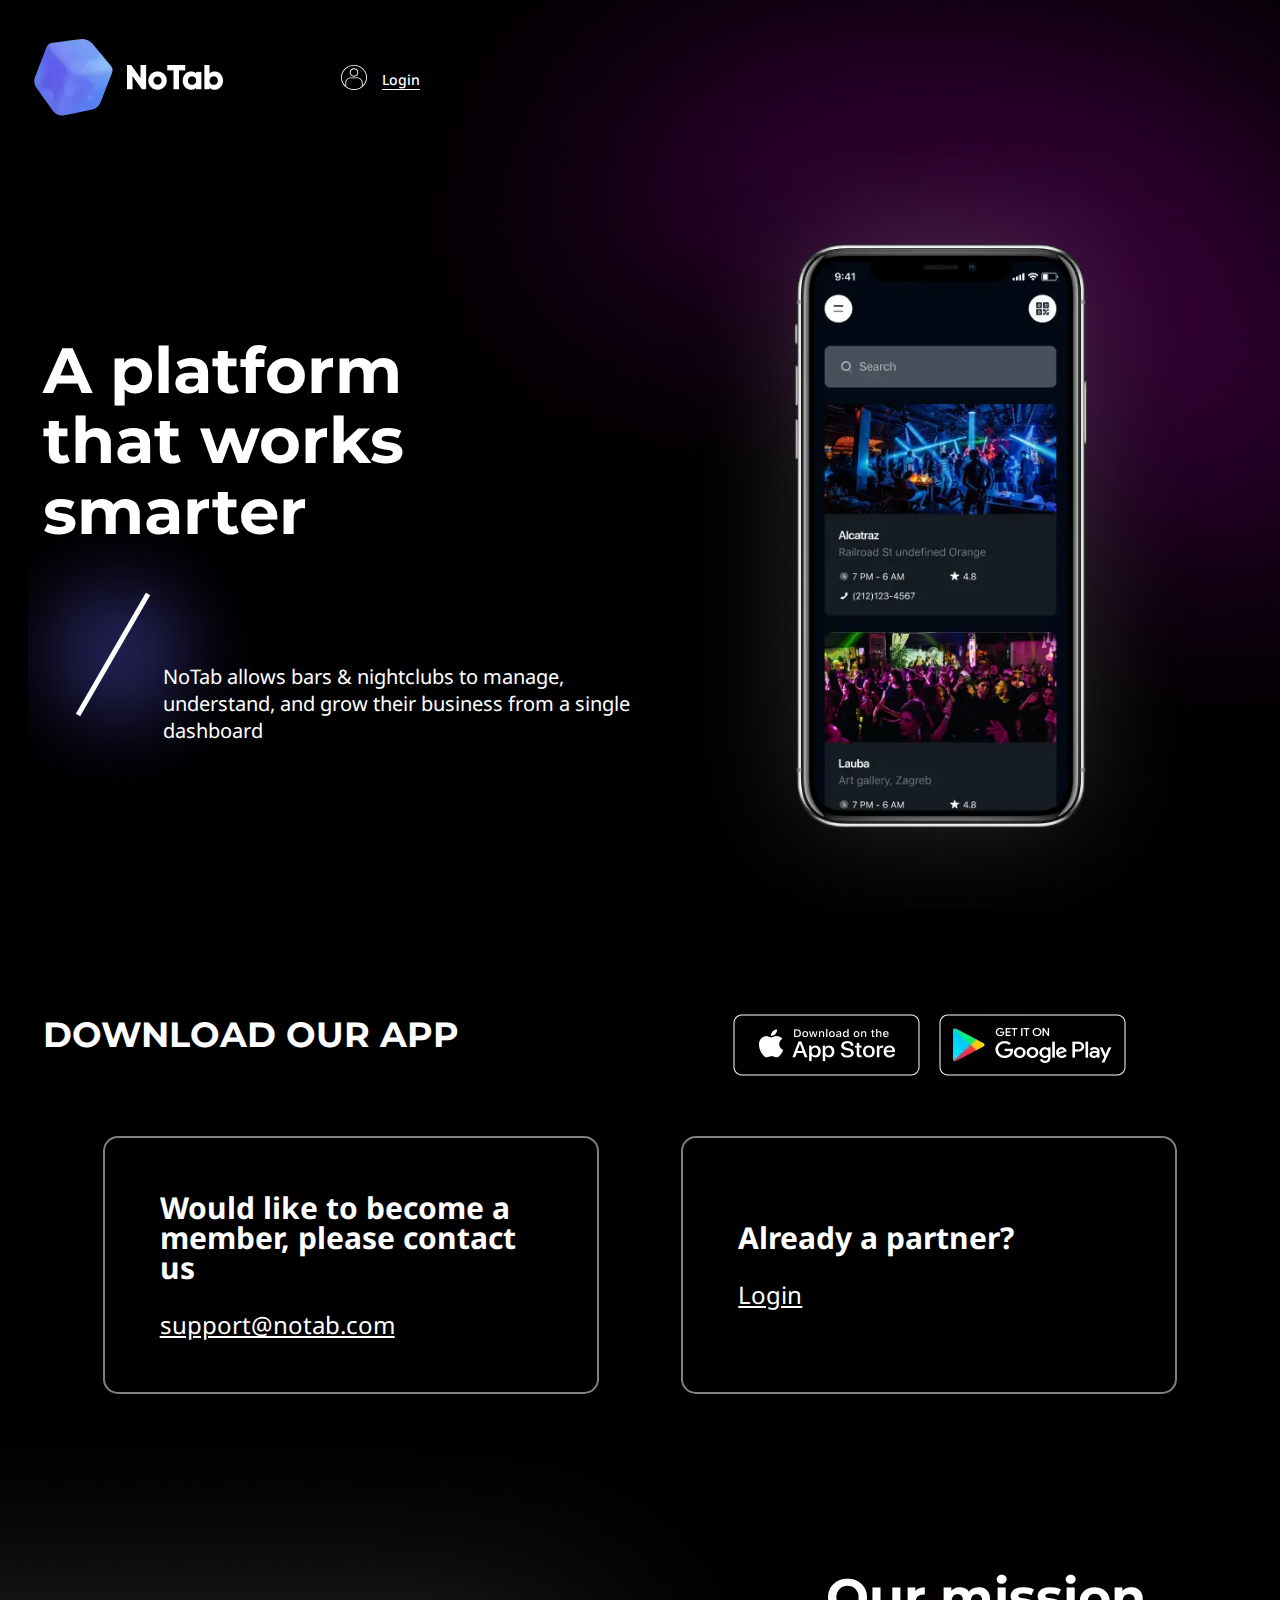
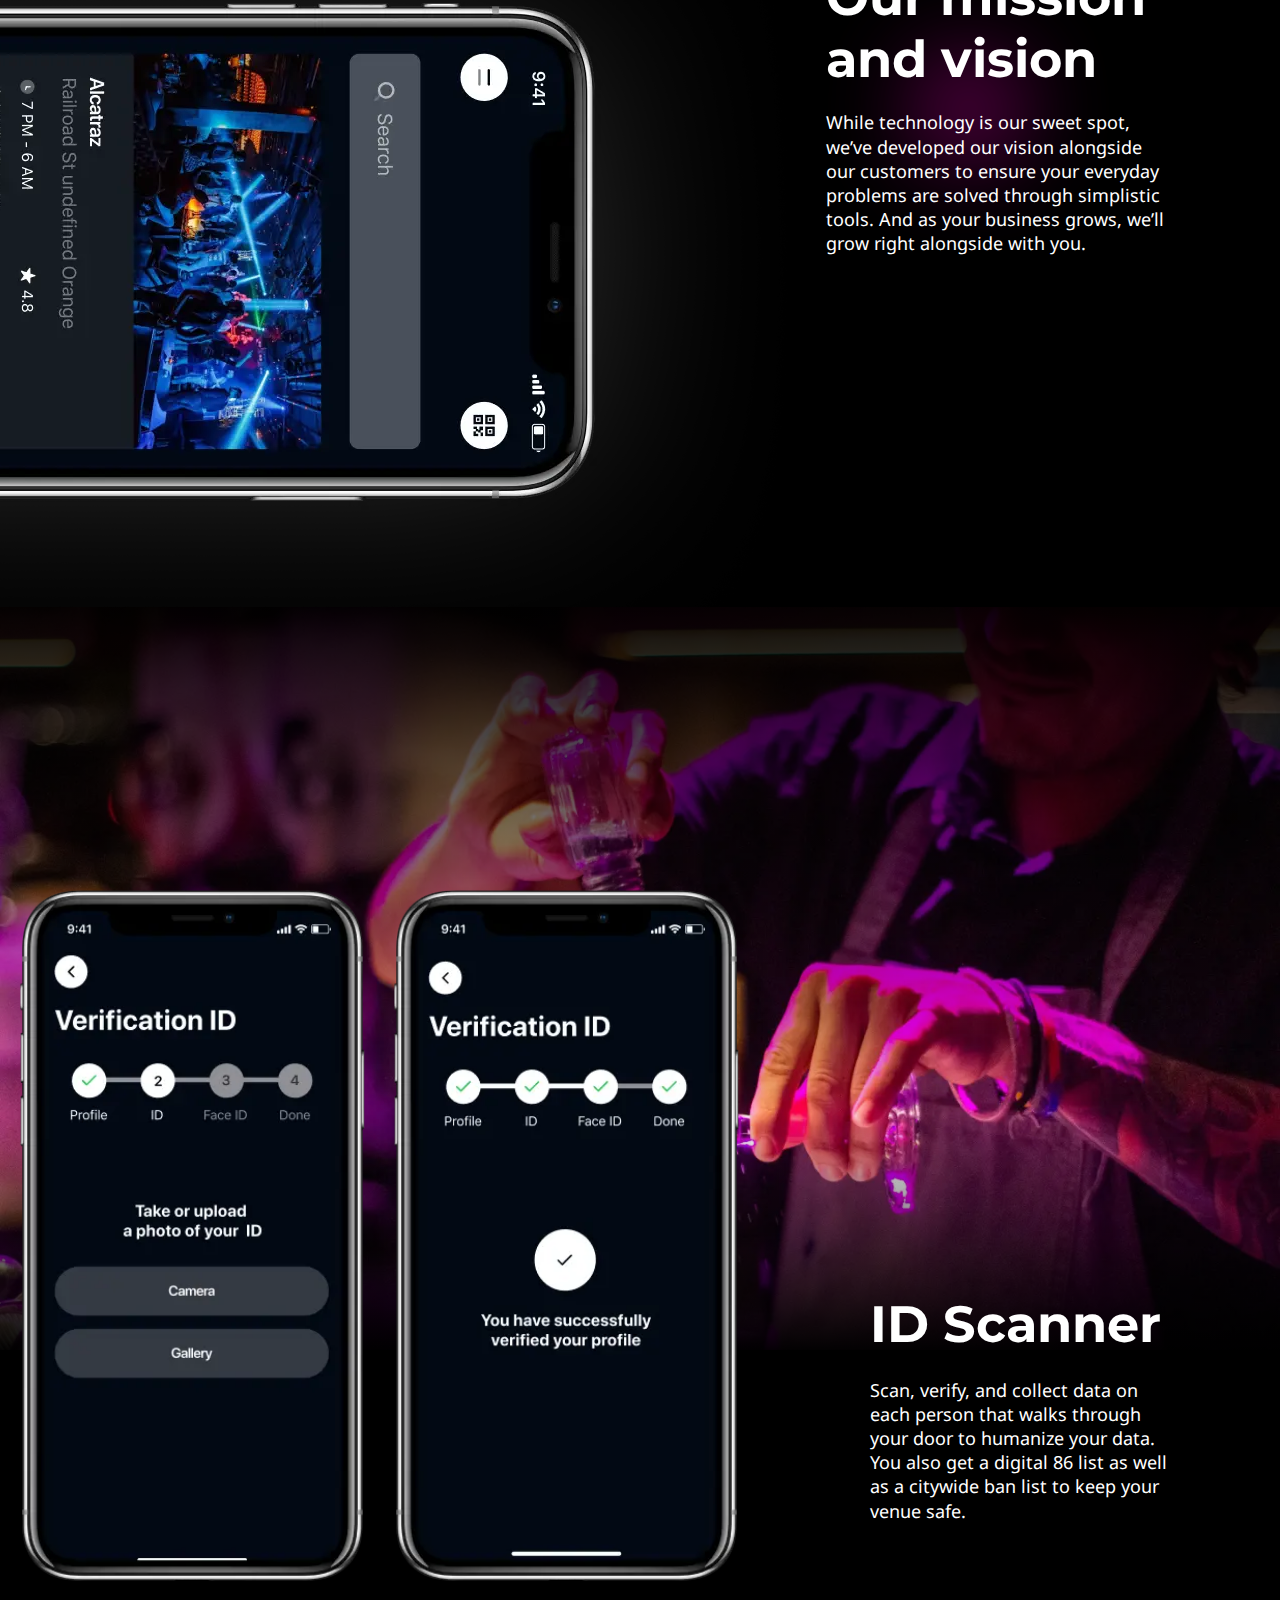
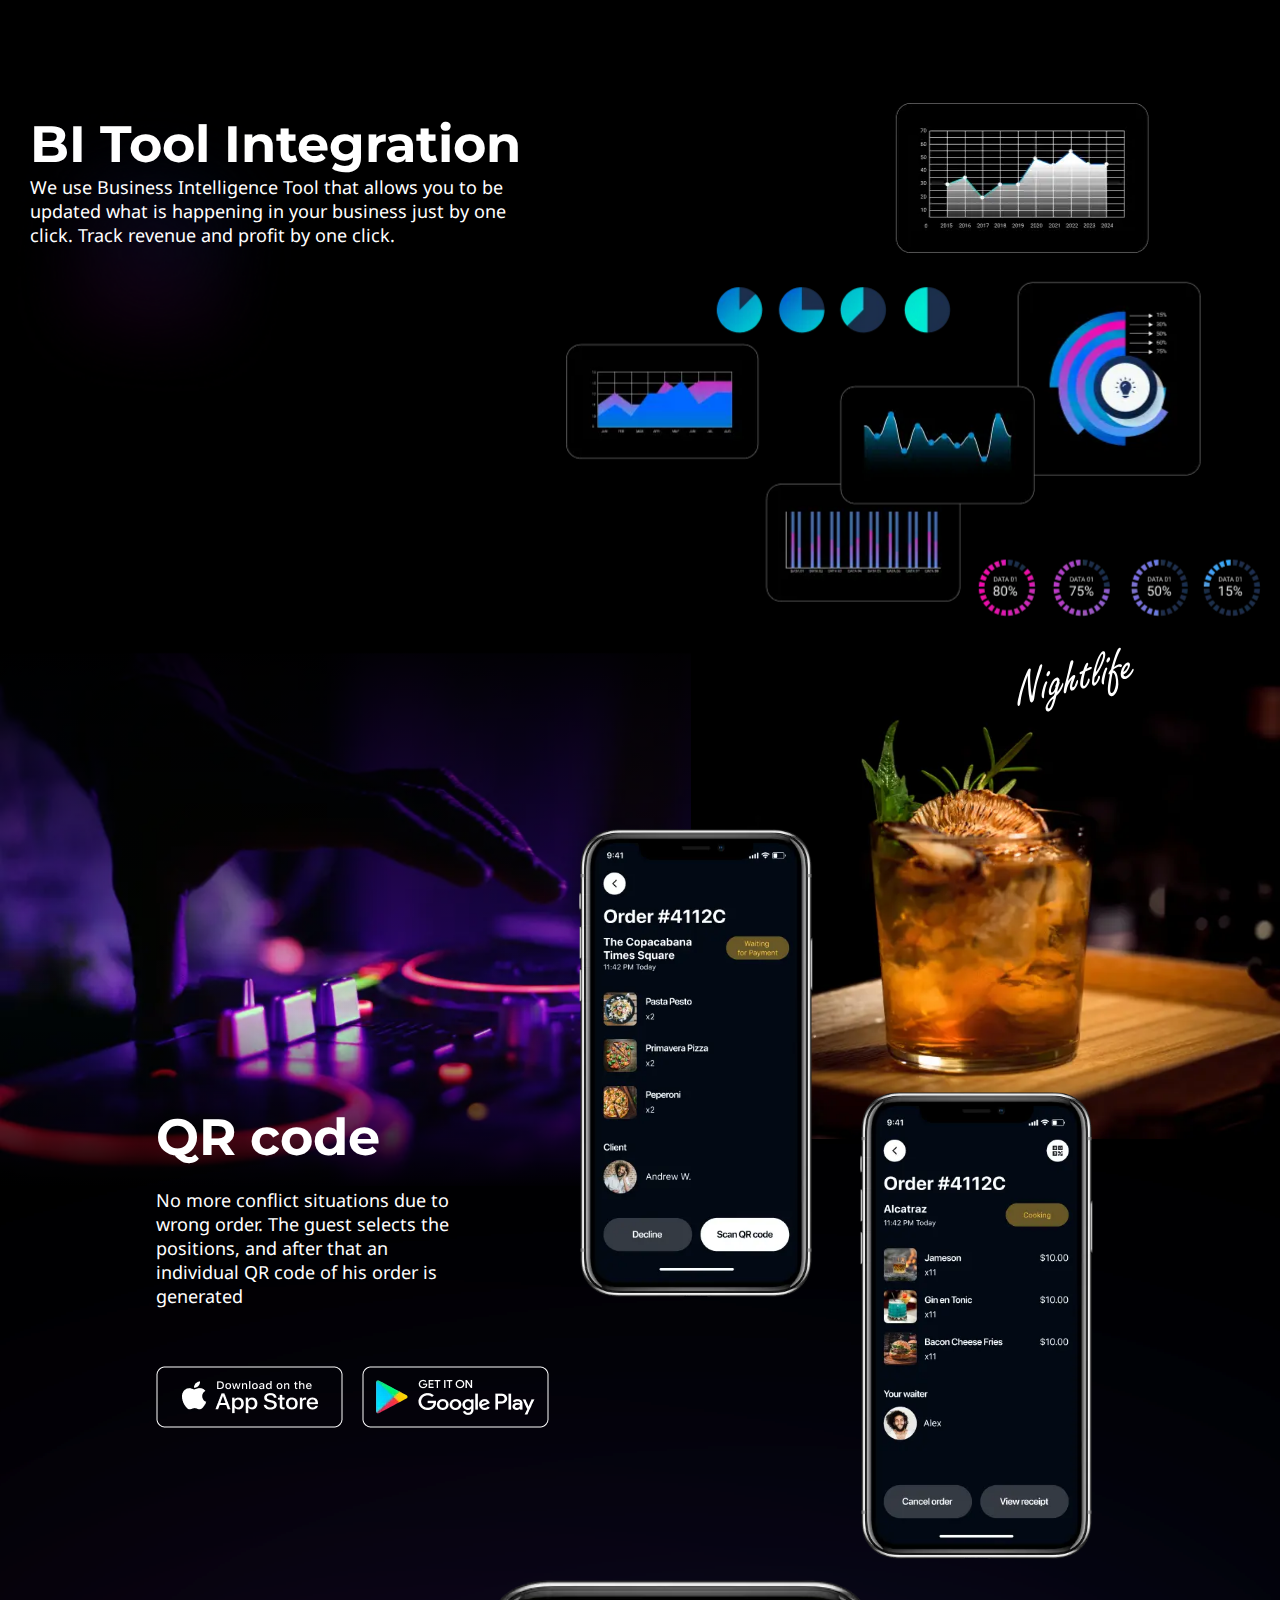
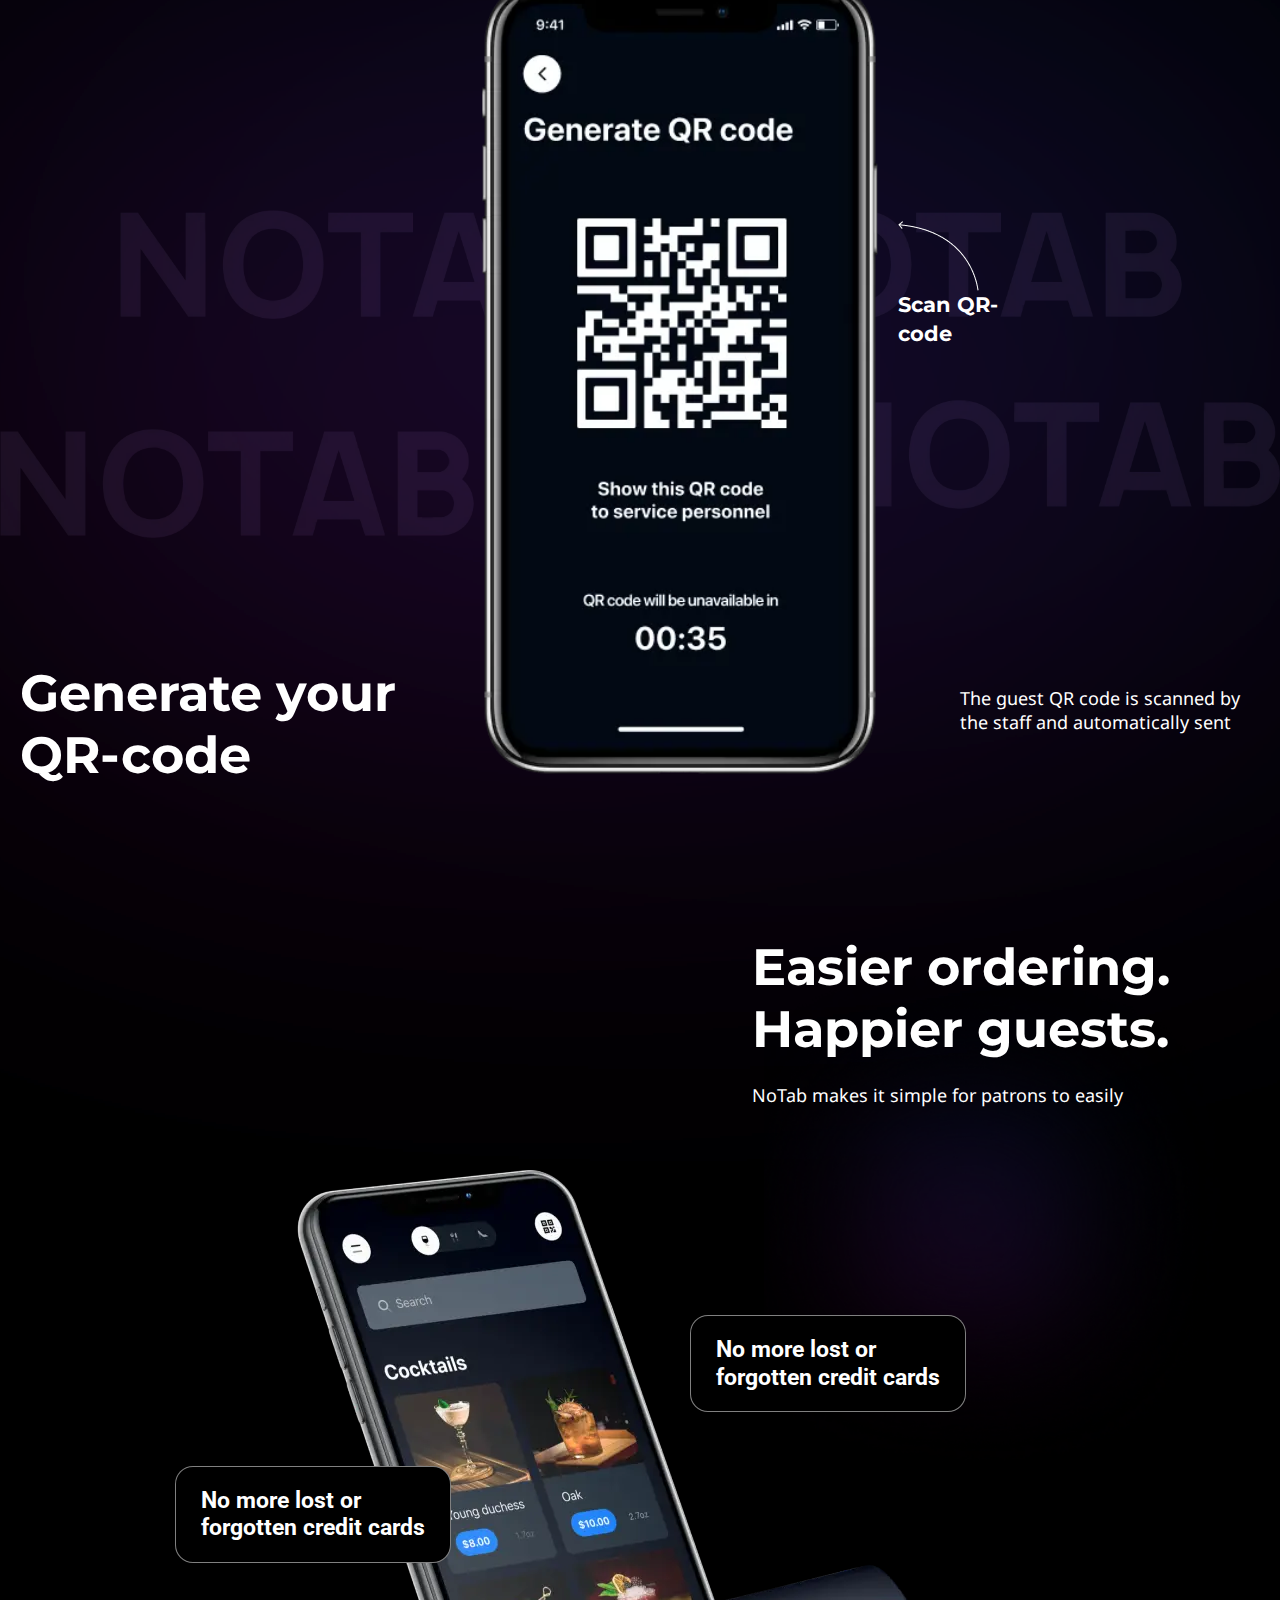
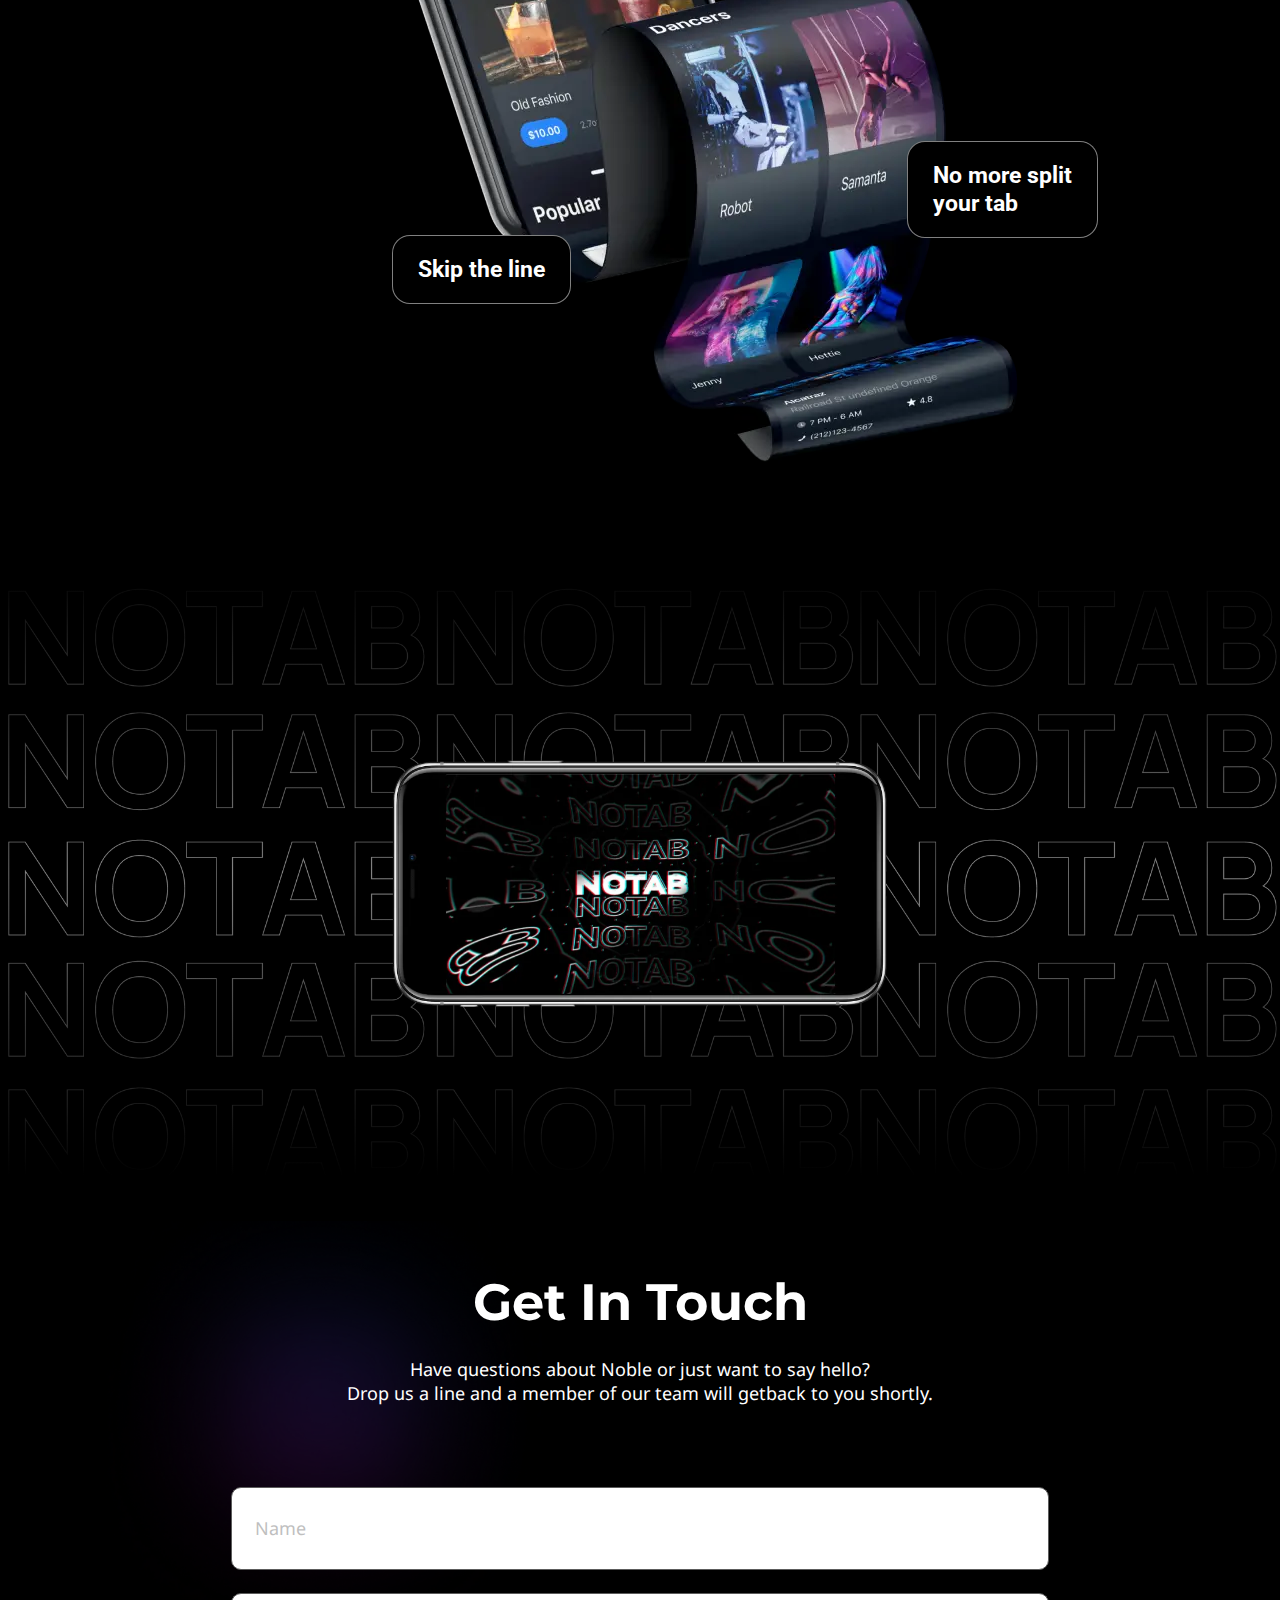
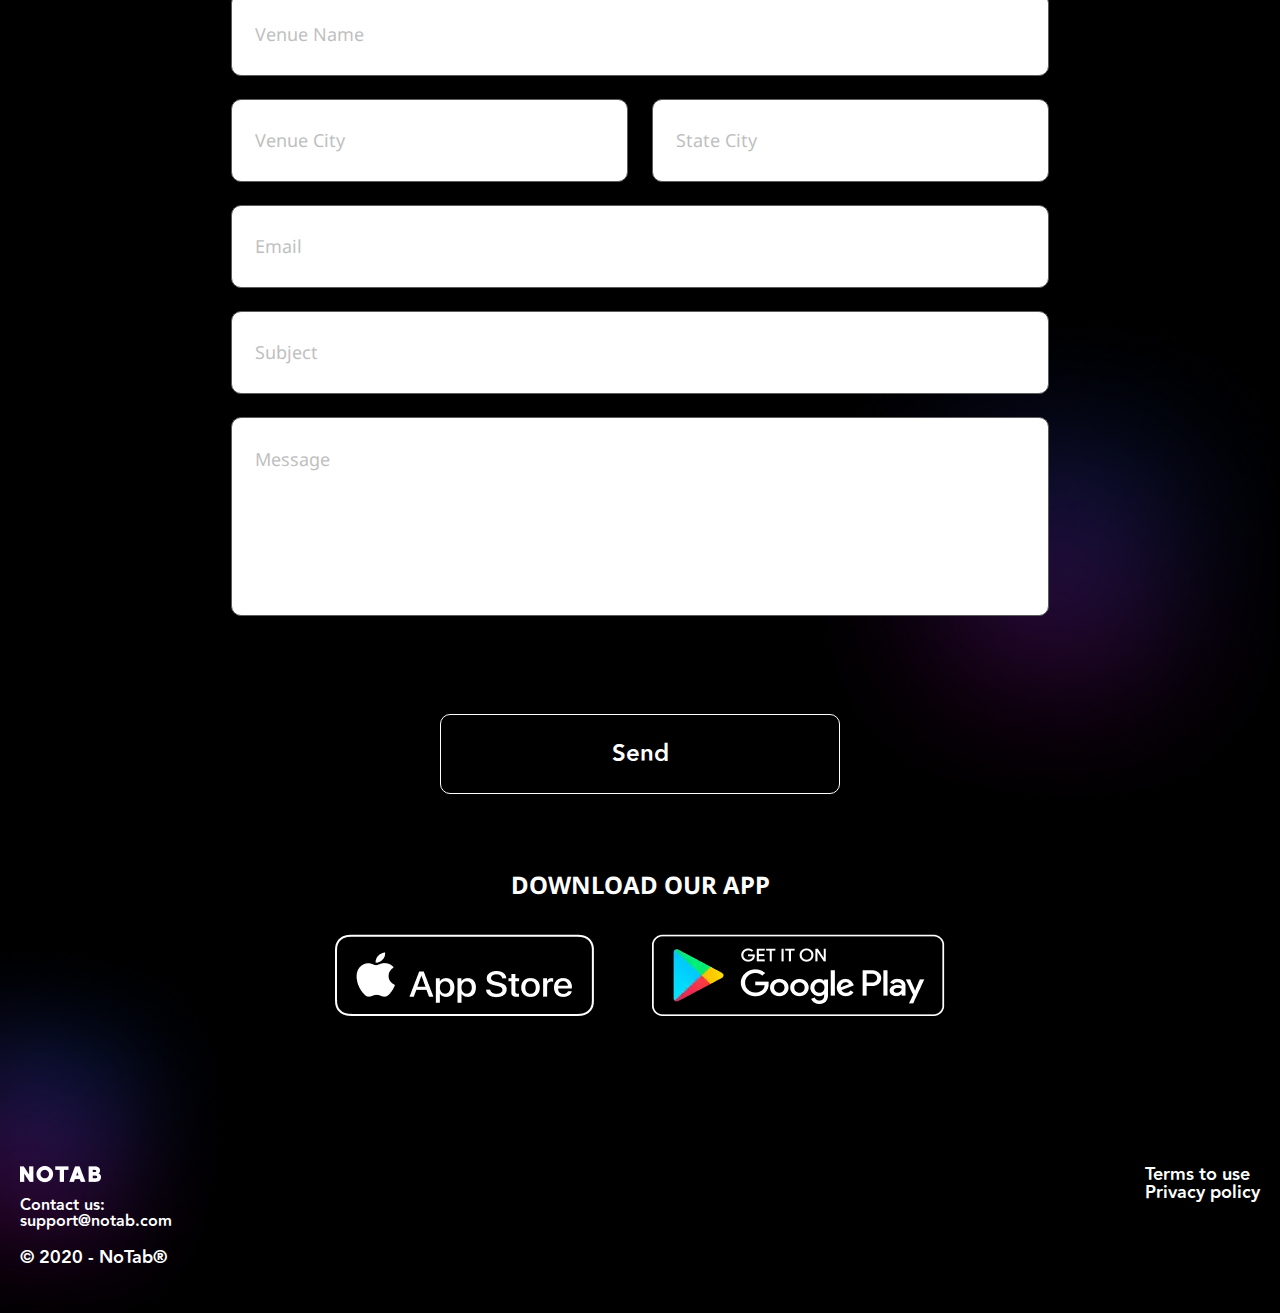
==== index.html @ 8eeca933 "commit" ====
<!DOCTYPE html>
<html lang="en">
<head>
    <meta charset="UTF-8">
    <meta http-equiv="X-UA-Compatible" content="IE=edge">
    <meta name="viewport" content="width=device-width, initial-scale=1.0">
    <link rel="stylesheet" href="css/style.min.css">
    <title>Purrweb landing</title>
</head>

<body>
    <header class="header">
        <div class="header">
            <div class="header__container _container">
                <div class="header__content">
                    <div class="header__logo">
                        <picture><source srcset="img/LogoImg.webp" type="image/webp"><img src="img/LogoImg.png" alt=""></picture>
                        <picture><source srcset="img/NoTab.webp" type="image/webp"><img src="img/NoTab.png" alt=""></picture>
                    </div>
                    <a href="#" class="header__login">
                        <img src="img/icons/User.svg" alt="">
                        <span>Login</span>
                    </a>
                </div>
            </div>
        </div>
    </header>
    <main class="main">
        <section class="intro">
            <div class="intro__container">
                <div class="intro__content">
                    <div class="intro__info">
                        <h1 class="intro__title">A platform<br>that works smarter</h1>
                        <div class="intro__shadow">
                            <picture><source srcset="img/Ellipse.webp" type="image/webp"><img src="img/Ellipse.png" alt=""></picture>
                        </div>
                        <div class="intro__text">
                            <span></span>
                            <p>NoTab allows bars & nightclubs to manage, understand, and grow their business from a
                                single dashboard
                            </p>
                        </div>
                    </div>
                    <div class="intro__spot">
                        <picture><source srcset="img/Vector.webp" type="image/webp"><img src="img/Vector.png" alt=""></picture>
                    </div>
                    <div class="intro__phone">
                        <div class="intro__image">
                            <picture><source srcset="img/Intro_phone.webp" type="image/webp"><img src="img/Intro_phone.png" alt=""></picture>
                        </div>
                    </div>
                    <div class="intro__download">
                        <h2>Download our app</h2>
                        <div class="intro__buttons">
                            <div class="intro__button">
                                <a href="#"><picture><source srcset="img/AppStoreButton.webp" type="image/webp"><img src="img/AppStoreButton.png" alt="Кнопка 1"></picture></a>
                            </div>
                            <div class="intro__button">
                                <a href="#"><picture><source srcset="img/GooglePlayButton.webp" type="image/webp"><img src="img/GooglePlayButton.png" alt="Кнопка 2"></picture></a>
                            </div>
                        </div>
                    </div>
                </div>

            </div>
        </section>
        <div class="cookies">
            <div class="cookies__content _container">
                <p>We use cookie to improve your experience on our site. By using our site you consent cookies. </p>
                <button id="cookiesButton"><span>Ok</span></button>
            </div>
        </div>
        <section class="contacts">
            <div class="contacts__container _container">
                <div class="contacts__content">
                    <div class="contacts__blocks">
                        <div class="contacts__block">
                            <h2 class="contacts__title">
                                Would like to become
                                a member, please contact us
                            </h2>
                            <a href="mailto:support@notab.com" class="contacts__link">support@notab.com</a>
                        </div>
                        <div class="contacts__block">
                            <h2 class="contacts__title">
                                Already a partner?
                            </h2>
                            <a href="#" class="contacts__link">Login</a>
                        </div>
                    </div>
                </div>
            </div>
        </section>
        <section class="mission">
            <div class="mission__content _container">
                <div class="mission__image">
                    <picture><source srcset="img/Mission_phone2.webp" type="image/webp"><img src="img/Mission_phone2.png" alt=""></picture>
                </div>
                <div class="mission__info">
                    <div class="mission__shadow">
                        <img src="img/Ellipse2.svg" alt="">
                    </div>
                    <h2 class="mission__title">
                        Our mission and vision
                    </h2>
                    <p class="mission__text">
                        While technology is our sweet spot, we’ve developed our vision alongside
                        our customers to ensure your everyday problems are solved through simplistic tools. And as your
                        business grows, we’ll grow right alongside with you.
                    </p>
                </div>
            </div>
        </section>
        <section class="scanner">
            <div class="scanner__back">
                <picture><source srcset="img/idSca.webp" type="image/webp"><img src="img/idSca.png" alt=""></picture>
            </div>
            <div class="scanner__container _container">
                <div class="scanner__content">
                    <div class="scanner__phones">
                        <div class="scanner__phone">
                            <picture><source srcset="img/scan_phone1.webp" type="image/webp"><img src="img/scan_phone1.png" alt=""></picture>
                        </div>
                        <div class="scanner__phone">
                            <picture><source srcset="img/scan_phone2.webp" type="image/webp"><img src="img/scan_phone2.png" alt=""></picture>
                        </div>
                    </div>
                    <div class="scanner__info">
                        <div class="scanner__title">
                            <h2>
                                ID Scanner
                            </h2>
                            <p> Scan, verify, and collect data on each person that walks through your door
                                to humanize your data. You also get
                                a digital 86 list as well as a citywide ban list to keep your venue safe.</p>
                        </div>
                    </div>
                </div>
            </div>
        </section>
        <section class="tools">
            <div class="tools__container _container">
                <div class="tools__shadow">
                    <picture><source srcset="img/Rectangle.webp" type="image/webp"><img src="img/Rectangle.png" alt=""></picture>
                </div>
                <div class="tools__content">
                    <div class="tools__info">
                        <h2 class="_title">BI Tool Integration</h2>
                        <p class="_text">We use Business Intelligence Tool that allows you to be updated what is
                            happening in your business just by one click. Track revenue and profit by one click.</p>
                    </div>
                    <div class="tools__diagrams">
                        <div class="tools__diagram">
                            <picture><source srcset="img/Tool1.webp" type="image/webp"><img src="img/Tool1.png" alt=""></picture>
                        </div>
                        <div class="tools__diagram">
                            <picture><source srcset="img/Tool2.webp" type="image/webp"><img src="img/Tool2.png" alt=""></picture>
                        </div>
                        <div class="tools__diagram">
                            <picture><source srcset="img/Tool3.webp" type="image/webp"><img src="img/Tool3.png" alt=""></picture>
                        </div>
                        <div class="tools__diagram">
                            <picture><source srcset="img/Tool4.webp" type="image/webp"><img src="img/Tool4.png" alt=""></picture>
                        </div>
                        <div class="tools__diagram">
                            <picture><source srcset="img/Tool5.webp" type="image/webp"><img src="img/Tool5.png" alt=""></picture>
                        </div>
                        <div class="tools__diagram">
                            <picture><source srcset="img/Tool6.webp" type="image/webp"><img src="img/Tool6.png" alt=""></picture>
                        </div>
                        <div class="tools__diagram">
                            <picture><source srcset="img/Tool7.webp" type="image/webp"><img src="img/Tool7.png" alt=""></picture>
                        </div>
                    </div>
                </div>
            </div>
        </section>
        <section class="qr">
            <div class="qr__container">
                <div class="qr__content">
                    <div class="qr__info">
                        <div class="qr__back">
                            <picture><source srcset="img/QR1.webp" type="image/webp"><img src="img/QR1.png" alt=""></picture>
                        </div>
                        <div class="qr__code">
                            <h2 class="_title">
                                QR code
                            </h2>
                            <p class="_text">
                                No more conflict situations due to wrong order. The guest selects the positions, and
                                after that an individual QR code of his order is generated
                            </p>
                            <div class="qr__buttons">
                                <div class="qr__button">
                                    <a href="#"><picture><source srcset="img/AppStoreButton.webp" type="image/webp"><img src="img/AppStoreButton.png" alt="Кнопка 1"></picture></a>
                                </div>
                                <div class="qr__button">
                                    <a href="#"><picture><source srcset="img/GooglePlayButton.webp" type="image/webp"><img src="img/GooglePlayButton.png" alt="Кнопка 2"></picture></a>
                                </div>
                            </div>
                        </div>
                    </div>
                    <div class="qr__nightlike">
                        <div class="qr__signature">
                            <img src="img/Nightlike.svg" alt="">
                        </div>
                        <div class="qr__nightlike-back">
                            <picture><source srcset="img/QR2.webp" type="image/webp"><img src="img/QR2.png" alt=""></picture>
                        </div>
                        <div class="qr__phones">
                            <div class="qr__phone">
                                <picture><source srcset="img/QRphone1.webp" type="image/webp"><img src="img/QRphone1.png" alt=""></picture>
                            </div>
                            <div class="qr__phone">
                                <picture><source srcset="img/QRphone2.webp" type="image/webp"><img src="img/QRphone2.png" alt=""></picture>
                            </div>
                        </div>
                    </div>
                </div>
            </div>
        </section>
        <section class="how">
            <div class="how__back">
                <picture><source srcset="img/hownotab.webp" type="image/webp"><img src="img/hownotab.png" alt="img"></picture>
            </div>
            <div class="how__content _container">
                <h2 class="_title">Generate your QR-code</h2>
                <div class="how__phone">
                    <div class="how__image">
                        <picture><source srcset="img/howPhone.webp" type="image/webp"><img src="img/howPhone.png" alt=""></picture>
                    </div>
                    <div class="how__arrow">
                        <picture><source srcset="img/howArrow.webp" type="image/webp"><img src="img/howArrow.png" alt=""></picture>
                        <h3>Scan QR-code</h3>
                    </div>
                </div>
                <p class="_text">
                    The guest QR code is scanned by the staff and automatically sent
                </p>
            </div>
        </section>
        <section class="advantages">
            <div class="advantages__container _container">
                <div class="advantages__content">
                    <div class="advantages__info">
                        <h2 class="_title">
                            Easier ordering. Happier guests.
                        </h2>
                        <p class="_text">
                            NoTab makes it simple for patrons to easily
                        </p>
                    </div>
                    <div class="advantages__shadow">
                        <picture><source srcset="img/AdvantagesShadow.webp" type="image/webp"><img src="img/AdvantagesShadow.png" alt=""></picture>
                    </div>
                    <div class="advantages__main">
                        <div class="advantages__clouds">
                            <div class="advantages__cloud"><span>
                                    No more lost or <br> forgotten credit cards
                                </span></div>
                            <div class="advantages__cloud"><span>
                                    No more lost or <br> forgotten credit cards
                                </span></div>
                            <div class="advantages__cloud"><span>
                                    Skip the line</span></div>
                            <div class="advantages__cloud"><span>
                                    No more split <br> your tab
                                </span></div>
                        </div>
                        <div class="advantages__image">
                            <picture><source srcset="img/AdvanatesPhone.webp" type="image/webp"><img src="img/AdvanatesPhone.png" alt=""></picture>
                        </div>

                    </div>
                </div>
            </div>
        </section>
        <section class="notab">
            <div class="notab__back">
                <picture><source srcset="img/notabBack.webp" type="image/webp"><img src="img/notabBack.png" alt="Back"></picture>
            </div>
            <div class="notab__phone _container">
                <div class="notab__image">
                    <picture><source srcset="img/notabPhone.webp" type="image/webp"><img src="img/notabPhone.png" alt=""></picture>
                </div>
            </div>
        </section>
        <form action="#" method="post" class="form">
            <div class="form__container _container">
                <div class="form__content">
                    <h2 class="form__title _title">Get In Touch</h2>
                    <p class="form__text _text">Have questions about Noble or just want to say hello? <br> Drop us a
                        line and a member of our team will getback to you shortly.</p>
                    <input type="text" placeholder="Name" name="name" id="">
                    <input type="text" placeholder="Venue Name" name="venueName" id="">
                    <div class="form__location">
                        <input type="text" placeholder="Venue City" name="venueCity" id="">
                        <input type="text" placeholder="State City" name="stateCity" id="">
                    </div>
                    <input type="text" placeholder="Email" name="email" id="">
                    <input type="text" placeholder="Subject" name="subject" id="">
                    <textarea placeholder="Message" name="message" id="" cols="30" rows="10"></textarea>
                    <button class="form__button"><span>Send</span></button>
                </div>
                <div class="form__shadows">
                    <div class="form__shadow">
                        <picture><source srcset="img/fromShadow1.webp" type="image/webp"><img src="img/fromShadow1.png" alt=""></picture>
                    </div>
                    <div class="form__shadow">
                        <picture><source srcset="img/fromShadow2.webp" type="image/webp"><img src="img/fromShadow2.png" alt=""></picture>
                    </div>
                </div>
            </div>
        </form>

        <section class="download">
            <div class="download__container _container">
                <div class="download__content">
                    <h2 class="download__title">
                        Download our app
                    </h2>
                    <div class="download__buttons">
                        <a class="download__button" href="#"><picture><source srcset="img/down1.webp" type="image/webp"><img src="img/down1.png" alt=""></picture></a>
                        <a class="download__button" href="#"><picture><source srcset="img/down2.webp" type="image/webp"><img src="img/down2.png" alt=""></picture></a>
                    </div>
                </div>
            </div>
        </section>
    </main>
    <footer class="footer">
        <div class="footer__container _container">
            <div class="footer__content">
                <div class="footer__contacts">
                    <picture><source srcset="img/footerLogo.webp" type="image/webp"><img class="footer__logo" src="img/footerLogo.png" alt=""></picture>
                    <p class="footer__contact">
                        Contact us: <br> <a href="#" class="footer__link">support@notab.com</a>
                    </p>
                    <p class="footer__lable">© 2020 - NoTab®</p>
                </div>
                <div class="footer__terms">
                    <p class="footer__term">Terms to use</p>
                    <p class="footer__policy">Privacy policy</p>
                </div>
                <div class="footer__shadow">
                    <picture><source srcset="img/footerShadow.webp" type="image/webp"><img src="img/footerShadow.png" alt=""></picture>
                </div>
            </div>
        </div>
    </footer>
    <script src="js/app.min.js?_v=20220707183103"></script>
</body>

</html>
---- css/style.min.css ----
@charset "UTF-8";@import url('https://fonts.googleapis.com/css2?family=Manrope:wght@700&family=Montserrat:wght@700&family=Noto+Sans:wght@400; 500;700&family=Roboto:wght@500;700&display=swap');@font-face{font-family:Avenir Heavy;font-display:swap;src:url("../fonts/Avenir Heavy.woff2") format("woff2"),url("../fonts/Avenir Heavy.woff") format("woff");font-weight:400;font-style:normal}@font-face{font-family:Avenir Medium;font-display:swap;src:url("../fonts/Avenir Medium.woff2") format("woff2"),url("../fonts/Avenir Medium.woff") format("woff");font-weight:400;font-style:normal}*{padding:0;margin:0;border:0}*,:after,:before{box-sizing:border-box}:active,:focus{outline:0}a:active,a:focus{outline:0}aside,footer,header,nav{display:block}body,html{height:100%;width:100%;font-size:100%;line-height:1;font-size:14px;-ms-text-size-adjust:100%;-moz-text-size-adjust:100%;-webkit-text-size-adjust:100%}button,input,textarea{font-family:inherit}input::-ms-clear{display:none}button{cursor:pointer}button::-moz-focus-inner{padding:0;border:0}a,a:visited{text-decoration:none}a:hover{text-decoration:none}ul li{list-style:none}img{vertical-align:top}h1,h2,h3,h4,h5,h6{font-size:inherit;font-weight:inherit}._container{max-width:1270px;margin:0 auto;padding:0 15px}.header{position:relative;z-index:2}.header__container{margin:23px auto}.header__content{max-width:400px;display:flex;justify-content:space-between;align-items:center}.header__logo{display:flex;align-items:center}.header__login{cursor:pointer;display:flex;align-items:flex-end}.header__login:hover span{border-bottom:1px solid #000}.header__login span{color:#fff;font-family:"Noto Sans",sans-serif;font-weight:500;margin-left:15px;padding-bottom:2px;border-bottom:1px solid #fff}body{font-family:Avenir Heavy;background-color:#000;color:#fff}._title{font-family:Montserrat,sans-serif;font-weight:700;line-height:1.22;font-size:51px}._text{font-family:"Noto Sans",sans-serif;font-weight:400;line-height:1.34;font-size:18px}.intro__container{max-width:1255px;margin:0 auto;padding-left:15px}.intro__content{display:flex;flex-wrap:wrap;overflow:hidden}.intro__info{position:relative;width:52%;padding-left:15px}.intro__title{font-size:64px;position:relative;z-index:1;font-family:Montserrat,sans-serif;font-weight:700;line-height:1.1;margin:20vh 0 10vh 0}.intro__text span{display:inline-block;width:140px;height:5px;background-color:#fff;transform:rotateZ(120deg)}.intro__text p{margin-left:120px}.intro__shadow{position:absolute;top:40%;left:-10%;z-index:0}.intro__text{position:relative;z-index:1;font-size:20px;font-family:"Noto Sans",sans-serif;line-height:1.35;font-weight:400}.intro__spot{position:absolute;top:0;right:0;z-index:0}.intro__phone{position:relative;z-index:1;width:48%}.intro__image{width:100%;height:100%}.intro__image img{width:90%;height:90%;-o-object-fit:cover;object-fit:cover}.intro__download{display:flex;width:100%;position:relative;padding:0 15px;z-index:2;flex-wrap:wrap;align-items:center;justify-content:space-between}.intro__download h2{font-size:35px;font-weight:700;font-family:Montserrat,sans-serif;text-transform:uppercase;margin-right:15px}.intro__buttons{margin-top:20px;display:flex;margin-right:12%}.intro__button:not(:last-child){margin-right:5%}.cookies{background:#212834;width:100%;height:0;position:fixed;z-index:4;left:0;bottom:0;overflow:hidden;transition:all .2s linear}.cookies__content{display:flex;justify-content:space-between;align-items:center;position:relative;top:50%;transform:translate(0,-50%)}.cookies__content p{font-family:"Noto Sans",sans-serif;font-weight:400;font-size:14px}.cookies__content button{padding:13px 43px;background:#373d48;border-radius:5px;color:#fff;text-transform:uppercase;font-family:"Noto Sans",sans-serif;font-weight:400;border:1px solid #999ca1;transition:all .2s linear}.cookies__content button:hover{background-color:#fff;color:#000}.contacts__container{margin:60px auto 0 auto}.contacts__blocks{display:flex;justify-content:space-evenly;flex-wrap:wrap}.contacts__block{display:flex;flex-direction:column;padding:55px;border:2px solid rgba(255,255,255,.5);border-radius:15px;width:40%;justify-content:center}.contacts__title{font-family:"Noto Sans",sans-serif;font-weight:700;font-size:30px;margin-bottom:30px}.contacts__link{color:#fff;font-family:"Noto Sans",sans-serif;font-weight:400;font-size:24px;text-decoration:underline;transition:all .2s linear}.mission__content{display:flex;position:relative}.mission__image{position:absolute;top:0;left:-40%}.mission__info{width:28%;position:relative;left:65%;transform:translateY(60%)}.mission__shadow{position:absolute;z-index:-1}.mission__title{font-family:Montserrat,sans-serif;font-weight:700;font-size:51px;line-height:1.21;margin-bottom:20px}.mission__text{font-family:"Noto Sans",sans-serif;font-weight:400;line-height:1.34;font-size:18px}.scanner__back{width:100%;height:100%;position:relative;z-index:1}.scanner__back img{width:100%;height:100%;-o-object-fit:cover;object-fit:cover}.scanner__back:after{content:"";width:100%;height:120%;display:block;position:absolute;top:0;left:0;z-index:2;background:linear-gradient(180deg,#000 -3.1%,rgba(0,0,0,0) 56.76%,#000 83.92%)}.scanner__content{display:flex;margin-top:-460px;justify-content:space-between;position:relative;z-index:3}.scanner__phones{display:flex;width:58%;justify-content:space-between}.scanner__phone{width:48%}.scanner__phone img{width:100%;height:100%;-o-object-fit:cover;object-fit:cover}.scanner__info{width:25%;margin-right:80px;margin-bottom:60px;align-self:flex-end}.scanner__title h2{font-family:Montserrat,sans-serif;font-weight:700;font-size:51px;line-height:1.22;margin-bottom:23px}.scanner__title p{font-family:"Noto Sans",sans-serif;font-size:18px;font-weight:400;line-height:1.34}.tools{position:relative;margin:100px 0 0 0}.tools__container{overflow:hidden}.tools__shadow{position:absolute;overflow:hidden;top:0;left:0;z-index:-1;width:25%}.tools__shadow img{width:100%;-o-object-fit:cover;object-fit:cover}.tools__content{display:flex;margin:20px 0 390px 0}.tools__info{flex:1 1 auto;padding:10px;width:42%}.tools__diagrams{width:58%;flex:1 1 auto;position:relative;display:flex}.tools__diagram{position:absolute}.tools__diagram img{width:100%;height:100%;-o-object-fit:cover;object-fit:cover}.tools__diagram:nth-child(1){width:35.236%;transform:translate(140%,0)}.tools__diagram:nth-child(2){width:32.59%;transform:translate(75%,400%)}.tools__diagram:nth-child(3){width:25.49%;transform:translate(260%,92%);z-index:0}.tools__diagram:nth-child(4){width:26.88%;transform:translate(13%,207%)}.tools__diagram:nth-child(5){width:27.16%;transform:translate(153%,237%);z-index:1}.tools__diagram:nth-child(6){width:27.16%;transform:translate(115%,322%);z-index:0}.tools__diagram:nth-child(7){width:39.275%;transform:translate(155%,800%)}.qr__content{display:flex;overflow:hidden}.qr__info{margin-right:5px}.qr__back{width:54vw;position:relative;z-index:0}.qr__back img{-o-object-fit:cover;object-fit:cover;width:100%;height:100%}.qr__back:after{content:"";display:block;position:absolute;width:100%;height:120%;z-index:1;top:0;left:0;background:linear-gradient(179.83deg,#000 -3.1%,rgba(0,0,0,0) 56.76%,#000 83.92%)}.qr__code{width:55%;max-width:380px;position:relative;margin-top:-80px;z-index:2;left:50%;transform:translateX(-50%)}.qr__code h2{margin-bottom:20px}.qr__code p{max-width:315px;width:100%;margin-bottom:58px}.qr__buttons{margin:10px 0;display:flex}.qr__button:not(:last-child){margin-right:5%}.qr__nightlike{position:relative}.qr__signature{position:absolute;right:25%;min-width:90px;width:20%}.qr__signature img{width:100%;height:100%;-o-object-fit:cover;object-fit:cover}.qr__nightlike-back{width:100%}.qr__nightlike-back img{width:100%;height:100%;-o-object-fit:cover;object-fit:cover}.qr__phones{display:flex}.qr__phone{width:40%;height:100%;position:relative;z-index:2}.qr__phone img{width:100%;height:100%;-o-object-fit:cover;object-fit:cover}.qr__phone:nth-child(1){margin:-53% 8% 0 -20%}.qr__phone:nth-child(2){margin-top:-8%}.how__back{width:100%;margin:250px 0 0 0;position:relative;z-index:0}.how__back img{width:100%;height:100%;-o-object-fit:cover;object-fit:cover}.how__back ::after{content:"";display:block;position:absolute;z-index:1;width:100%;height:160%;top:-35%;left:0;background:linear-gradient(12.08deg,#f101bf 2.82%,#06f 97.06%);opacity:.15;filter:blur(311.569px)}.how__content{position:relative;z-index:2;display:flex;justify-content:space-between}.how__content h2{margin-top:10%;max-width:380px;width:32%}.how__content p{max-width:300px;margin-top:12%;width:32%}.how__phone{width:32%;position:relative;margin-top:-45%}.how__image{width:100%}.how__image img{width:100%;height:100%;-o-object-fit:cover;object-fit:cover}.how__arrow{position:absolute;top:30%;left:105%}.how__arrow h3{width:180%;font-family:Montserrat,sans-serif;font-weight:700;font-size:21px;line-height:1.34}.advantages__container{margin-top:150px}.advantages__content{position:relative;display:flex;flex-direction:column}.advantages__info{position:relative;z-index:2;align-self:end;width:41%}.advantages__info h2{margin-bottom:23px}.advantages__shadow{width:40%;position:absolute;right:0;top:0}.advantages__shadow img{width:100%;height:100%;-o-object-fit:contain;object-fit:contain}.advantages__main{position:relative}.advantages__image{width:70%;margin:0 auto}.advantages__image img{width:100%;height:100%;-o-object-fit:cover;object-fit:cover}.advantages__cloud{position:absolute;background-color:#000;font-family:Roboto,sans-serif;font-weight:700;display:inline-block;line-height:1.2;font-size:22.8px;border:1px solid rgba(255,255,255,.5);padding:20px 25px;border-radius:18px}.advantages__cloud:nth-child(1){top:34.5%;left:12.5%}.advantages__cloud:nth-child(2){top:20%;left:54%}.advantages__cloud:nth-child(3){top:70%;left:30%}.advantages__cloud:nth-child(4){top:61%;left:71.5%}.notab{width:100%;position:relative}.notab__back{position:relative;width:100%;z-index:0}.notab__back img{width:100%;height:100%;-o-object-fit:cover;object-fit:cover}.notab__back:after{content:"";display:block;position:absolute;width:100%;height:100%;top:0;left:0;z-index:1;background:linear-gradient(360deg,#000 6.8%,rgba(0,0,0,0) 51.62%,#000 97.38%)}.notab__phone{position:absolute;width:41%;z-index:2;top:50%;left:50%;transform:translate(-50%,-50%)}.notab__phone img{width:100%;height:100%;-o-object-fit:cover;object-fit:cover}.form{overflow:hidden}.form__container{margin-top:50px;position:relative}.form__content{display:flex;position:relative;z-index:2;flex-direction:column}.form input{font-family:"Noto Sans",sans-serif;font-weight:400;line-height:1.34;font-size:18px;width:66%;height:83px;margin:0 auto 23px auto;border-radius:10px;border:1px solid #5c5c5c;padding:29px 23px}.form input::-moz-placeholder{font-family:"Noto Sans",sans-serif;font-weight:400;line-height:1.34;font-size:18px;color:#bfbfbf}.form input::placeholder{font-family:"Noto Sans",sans-serif;font-weight:400;line-height:1.34;font-size:18px;color:#bfbfbf}.form textarea{resize:none;font-family:"Noto Sans",sans-serif;font-weight:400;line-height:1.34;font-size:18px;width:66%;height:199px;margin:0 auto 23px auto;border-radius:10px;border:1px solid #5c5c5c;padding:29px 23px}.form textarea::-moz-placeholder{font-family:"Noto Sans",sans-serif;font-weight:400;line-height:1.34;font-size:18px;color:#bfbfbf}.form textarea::placeholder{font-family:"Noto Sans",sans-serif;font-weight:400;line-height:1.34;font-size:18px;color:#bfbfbf}.form__title{text-align:center;margin-bottom:23px}.form__text{text-align:center;margin-bottom:82px}.form__location{width:66%;display:flex;margin:0 auto;justify-content:space-between}.form__location input{margin-left:0;margin-right:0;width:48.5%}.form button{display:flex;margin:75px auto;justify-content:center;align-items:center;width:90%;max-width:400px;background-color:rgba(0,0,0,0);border:1px solid #fff;border-radius:10px;height:80px;transition:all .2s linear}.form button span{color:#fff;font-weight:700;font-size:24px;line-height:1.21}.form button:hover{background-color:#fff}.form button:hover span{color:#000}.form__shadow{width:40%;position:absolute;z-index:0}.form__shadow img{width:100%;height:100%;-o-object-fit:cover;object-fit:cover}.form__shadow:nth-child(1){top:-10%;left:5%}.form__shadow:nth-child(2){right:0;top:50%}.download__title{font-size:24px;font-family:"Noto Sans",sans-serif;font-weight:700;line-height:1.36;text-transform:uppercase;text-align:center;margin-bottom:33px}.download__buttons{display:flex;width:610px;margin:0 auto;justify-content:space-between;margin-bottom:150px}.footer__container{position:relative;margin-bottom:86px}.footer__content{width:100%;display:flex;justify-content:space-between}.footer__contacts{position:relative;z-index:2}.footer__logo{margin-bottom:15px}.footer__contact{margin-bottom:19px;font-family:Avenir Heavy;font-size:16px;font-weight:400}.footer__link{cursor:pointer;color:#fff;font-family:Avenir Heavy;font-size:16px;font-weight:600}.footer__link:hover{text-decoration:underline}.footer__lable{font-size:18px}.footer__shadow{position:absolute;width:35%;top:-250%;left:-15%;z-index:1}.footer__shadow img{width:100%;height:100%;-o-object-fit:cover;object-fit:cover}.footer__terms{font-family:Avenir Heavy;font-size:18px;font-weight:500;margin-bottom:25px}.footer__policy{font-family:Avenir Heavy;font-size:18px;font-weight:500}@media (min-width:901px){.scanner__back{margin-top:525px}}@media (max-width:1200px){.intro__text p{margin-left:0}.intro__text span{display:none}}@media (max-width:1150px){.mission__image{left:-50%}.tools__content{margin:20px 0 300px 0}}@media (max-width:1000px){.intro__title{font-size:54px}.intro__text p{font-size:18px;margin-bottom:4vh}.contacts__block{padding:25px}.contacts__title{font-size:26px}.mission__image{left:-80%}.mission__info{width:50%;left:45%}.scanner__title h2{font-size:35px;margin-bottom:15px}.scanner__title p{font-size:16px}.tools__content{margin:20px 0 200px 0}.advantages__cloud{font-size:20px;padding:15px 20px}.advantages__info h2{font-size:40px}}@media (max-width:900px){.mission__content{flex-direction:column-reverse}.mission__image{transform:rotateZ(-90deg);position:static;width:100%;height:100%;margin:50px auto}.mission__image img{-o-object-fit:contain;object-fit:contain;width:100%;height:100%}.mission__info{margin:25px auto;width:80%;position:static;transform:translateY(0)}.scanner__back{margin-top:90px}.tools__content{margin:20px 0 150px 0}.tools__info h2{font-size:35px}.tools{margin-top:100px}.how__content h2{font-size:35px}.how__content p{font-size:16px}}@media (max-width:850px){.scanner__content{flex-direction:column-reverse;align-items:center}.scanner__phones{width:90%;flex-wrap:wrap}.scanner__info{width:70%;align-self:center;margin:400px auto 60px auto}.scanner__info h2{text-align:center}.scanner__info p{text-align:justify}}@media (max-width:800px){.intro__title{font-size:40px}.intro__text p{font-size:16px}.tools__diagram:nth-child(4){display:none}.tools__content{margin:20px 0 60px 0}.qr{margin-top:100px}.qr__code h2{font-size:35px}.qr__code p{font-size:16px}.advantages__cloud{font-size:18px;padding:10px;border-radius:10px}.advantages__info h2{font-size:30px}.advantages__info p{font-size:16px}.download__buttons{flex-direction:column;width:100%;margin-bottom:64px}.download__button{margin:0 auto;width:54%;display:block}.download__button img{width:100%;height:100%;-o-object-fit:cover;object-fit:cover}.download__button:not(:last-child){margin-bottom:25px}}@media (max-width:750px){.contacts__title{font-size:24px}.contacts__link{font-size:18px}.contacts__block{width:90%}.contacts__block:not(:last-child){margin-bottom:30px}.tools__content{flex-wrap:wrap;margin:0 0 510px 0}.tools__info{width:90%;margin:40px 0 60px 0}.tools__diagrams{width:90%}}@media (max-width:700px){.qr__buttons{flex-wrap:wrap;margin:0 auto}.qr__button{margin:0 auto}.qr__button:not(:last-child){margin:0 auto 15px auto}.form input{width:100%;height:57px}.form textarea{width:100%}.form button{width:100%}.form__location{width:100%;flex-direction:column}.form__location input{width:100%;height:57px}.form__container{margin-top:60px}.form__shadow:nth-child(1){top:0;left:5%}.form__shadow:nth-child(2){left:60%;top:50%}}@media (max-width:600px){.intro__title{font-size:35px;margin:10vh 0 5vh 0}.intro__download h2{font-size:28px}.intro__buttons{flex-wrap:wrap;margin:0 auto}.intro__download{width:100%}.intro__download h2{margin:0 auto;margin-bottom:30px}.intro__button{width:100%;text-align:center}.intro__button:not(:last-child){margin:0 auto 15px 0}.mission__shadow{left:-25%}.mission__title{font-size:24px}.mission__text{font-size:16px}.qr__content{flex-wrap:wrap}.qr__back{width:100%}.qr__info{margin-right:0}.qr__nightlike-back{width:100%}.qr__phones{display:flex;flex-wrap:wrap;width:70%;margin:-26% auto 0 auto}.qr__phone{width:100%}.qr__phone:nth-child(1){margin:0 0 50px 0}.qr__phone:nth-child(2){margin-top:0}.qr__signature{right:75%;top:8%}.how__back ::after{opacity:.55}.how__content{flex-direction:column;margin-top:-50%}.how__content h2,.how__content p{margin:0}.how__content h2{width:100%;margin-bottom:25px;font-size:24px;order:1}.how__content p{margin-bottom:70px}.how__phone{margin:0 auto;order:3}.how__content p{order:2;width:90%}.how__arrow{position:static;display:flex;width:100%;flex-direction:column}.how__arrow img{margin-left:90%;transform:rotateZ(35deg)}.how__arrow h3{margin:30px 0 110px 50%;width:150%;font-size:18px}.advantages__container{margin-top:20px}.advantages__cloud{font-size:14px;padding:10px}.advantages__cloud:nth-child(1){top:-10%;left:22.5%}.advantages__cloud:nth-child(2){top:5%;left:51%}.advantages__cloud:nth-child(3){top:75%;left:20%}.advantages__cloud:nth-child(4){top:100%;left:61.5%}.advantages__main{margin-bottom:150px}.advantages__info{margin-bottom:75px}.advantages__info h2{font-size:24px}.advantages__info p{font-size:16px}.notab{display:none}}@media (max-width:550px){.scanner__phone{width:80%;margin:0 auto}.scanner__phone:not(:last-child){margin-bottom:30px}.scanner__info{width:95%}.tools__content{margin-bottom:390px}.tools__diagram:nth-child(1){width:35.236%;transform:translate(-20%,188%)}.tools__diagram:nth-child(2){width:32.59%;transform:translate(25%,100%)}.tools__diagram:nth-child(3){width:25.49%;transform:translate(290%,2%);z-index:0}.tools__diagram:nth-child(5){width:27.16%;transform:translate(180%,67%);z-index:1}.tools__diagram:nth-child(6){width:27.16%;transform:translate(115%,180%);z-index:0}.tools__diagram:nth-child(7){width:48%;transform:translate(145%,580%)}}@media (max-width:500px){.footer__content{flex-direction:column-reverse;margin:0 auto;text-align:center}.footer__container{padding-bottom:25px}.footer__terms{margin-bottom:50px}}@media (max-width:480px){.header__login img{display:none}.header__content{width:100%}.header__logo img{width:60%}.intro__image{width:130%;position:absolute;right:-60%}.intro__download h2{font-size:24px}.advantages__cloud{font-size:14px;padding:10px}.advantages__cloud:nth-child(1){top:-20%;left:22.5%}.advantages__cloud:nth-child(2){top:3%;left:55%}.advantages__cloud:nth-child(3){top:80%;left:10%}.advantages__cloud:nth-child(4){top:110%;left:61.5%}}@media (max-width:450px){.tools__content{margin-bottom:320px}}@media (max-width:380px){.tools__content{margin-bottom:260px}}
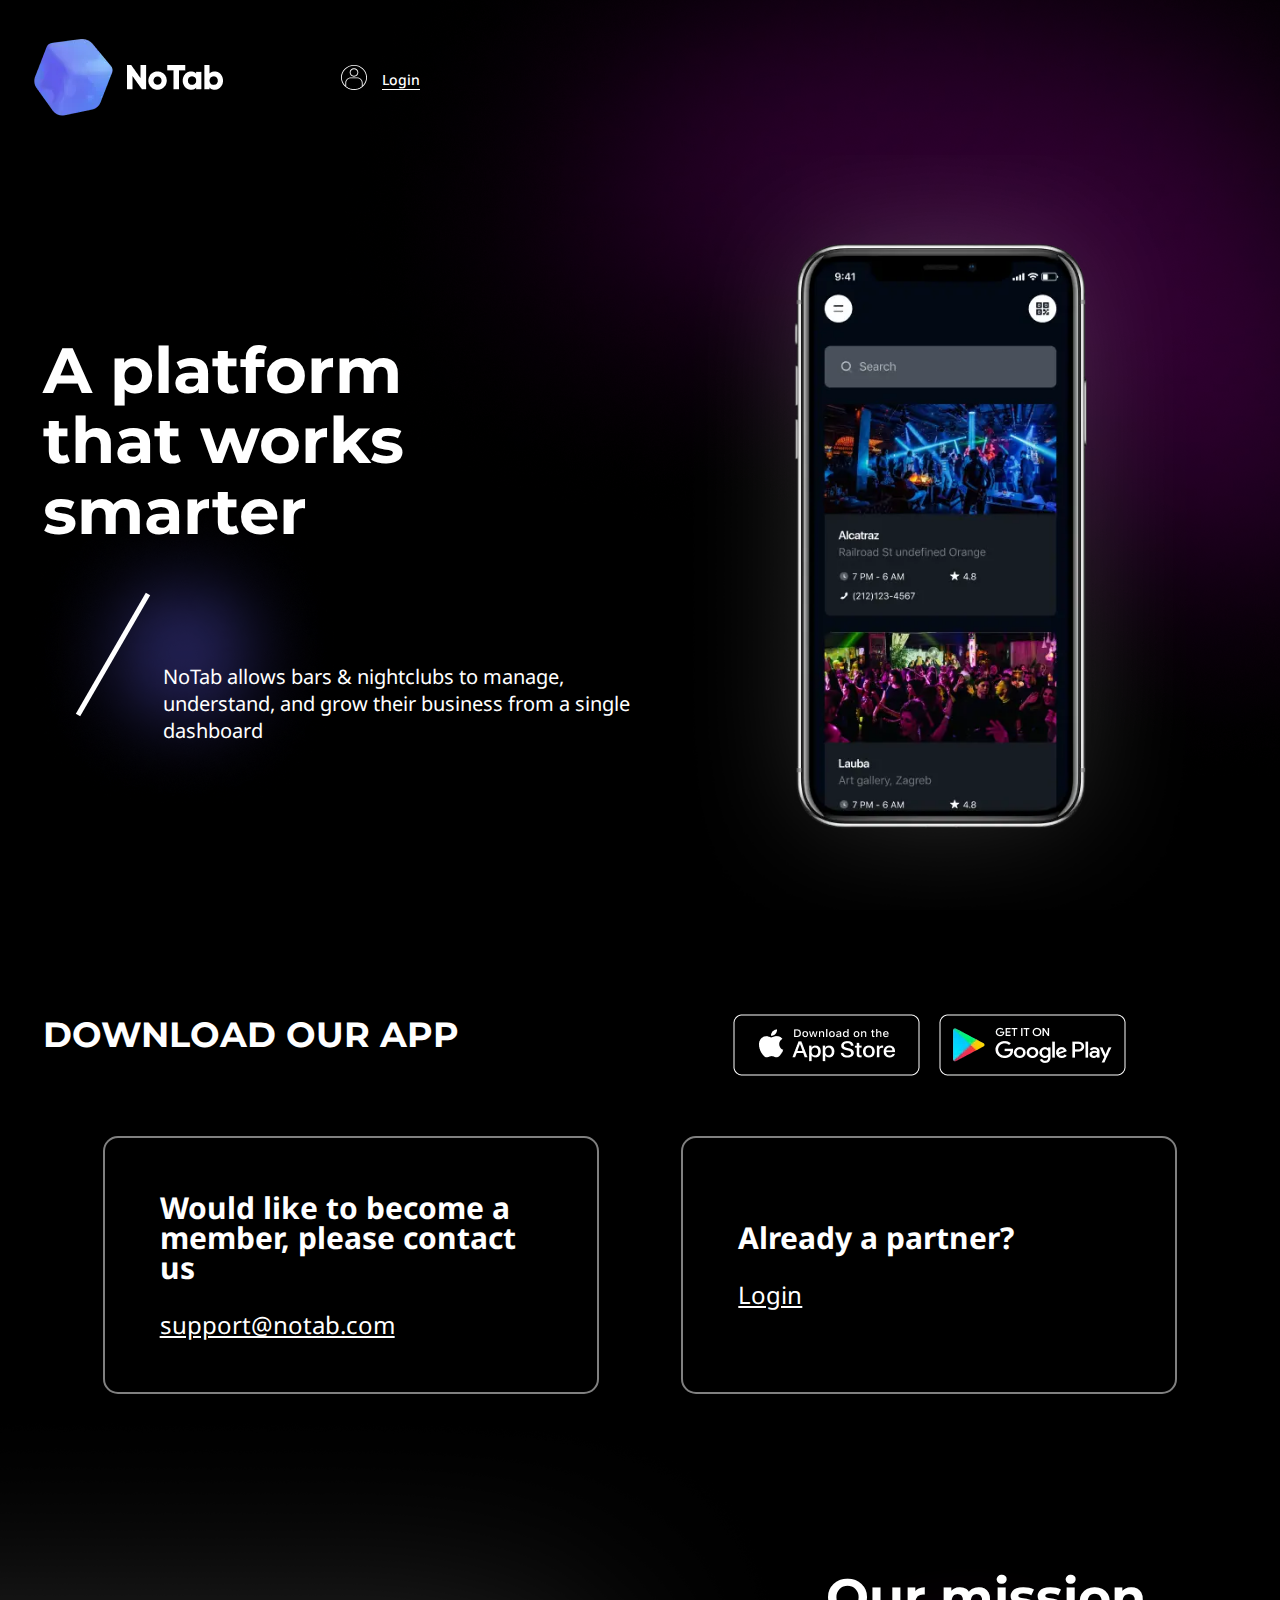
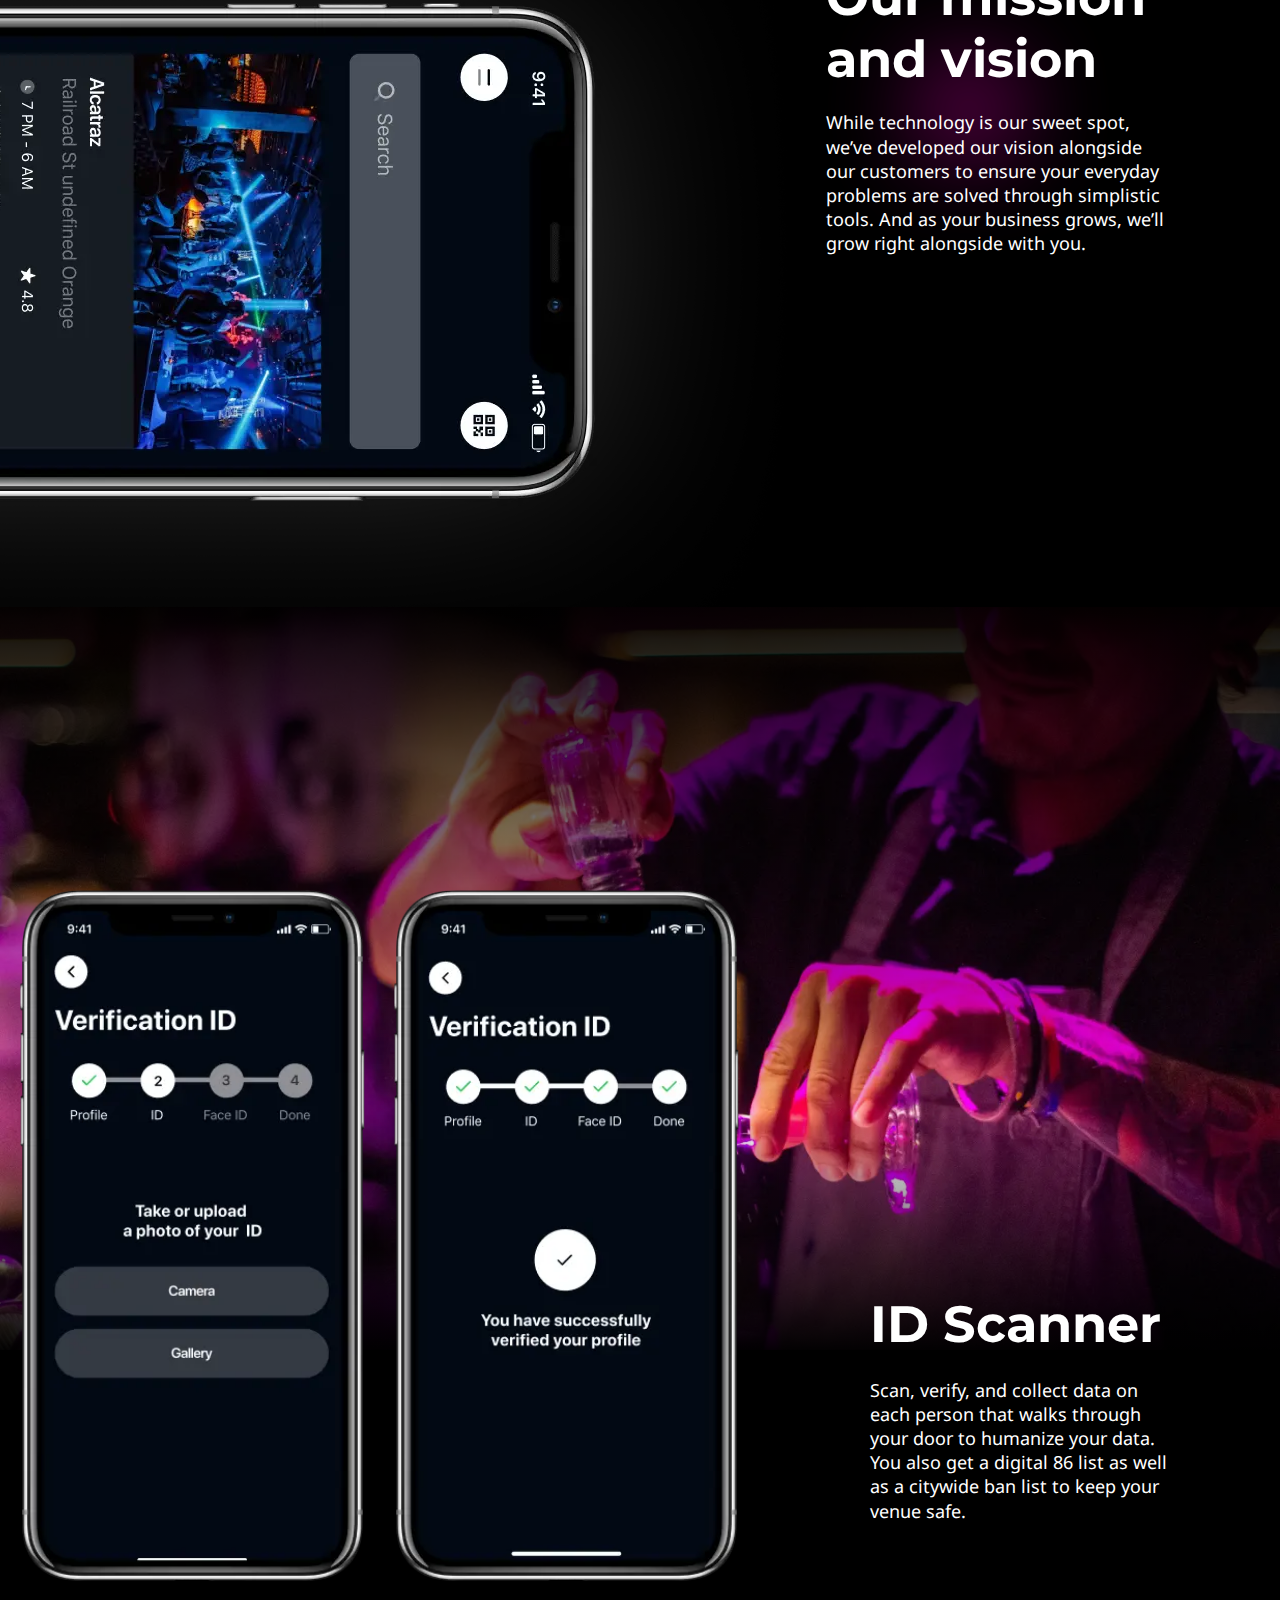
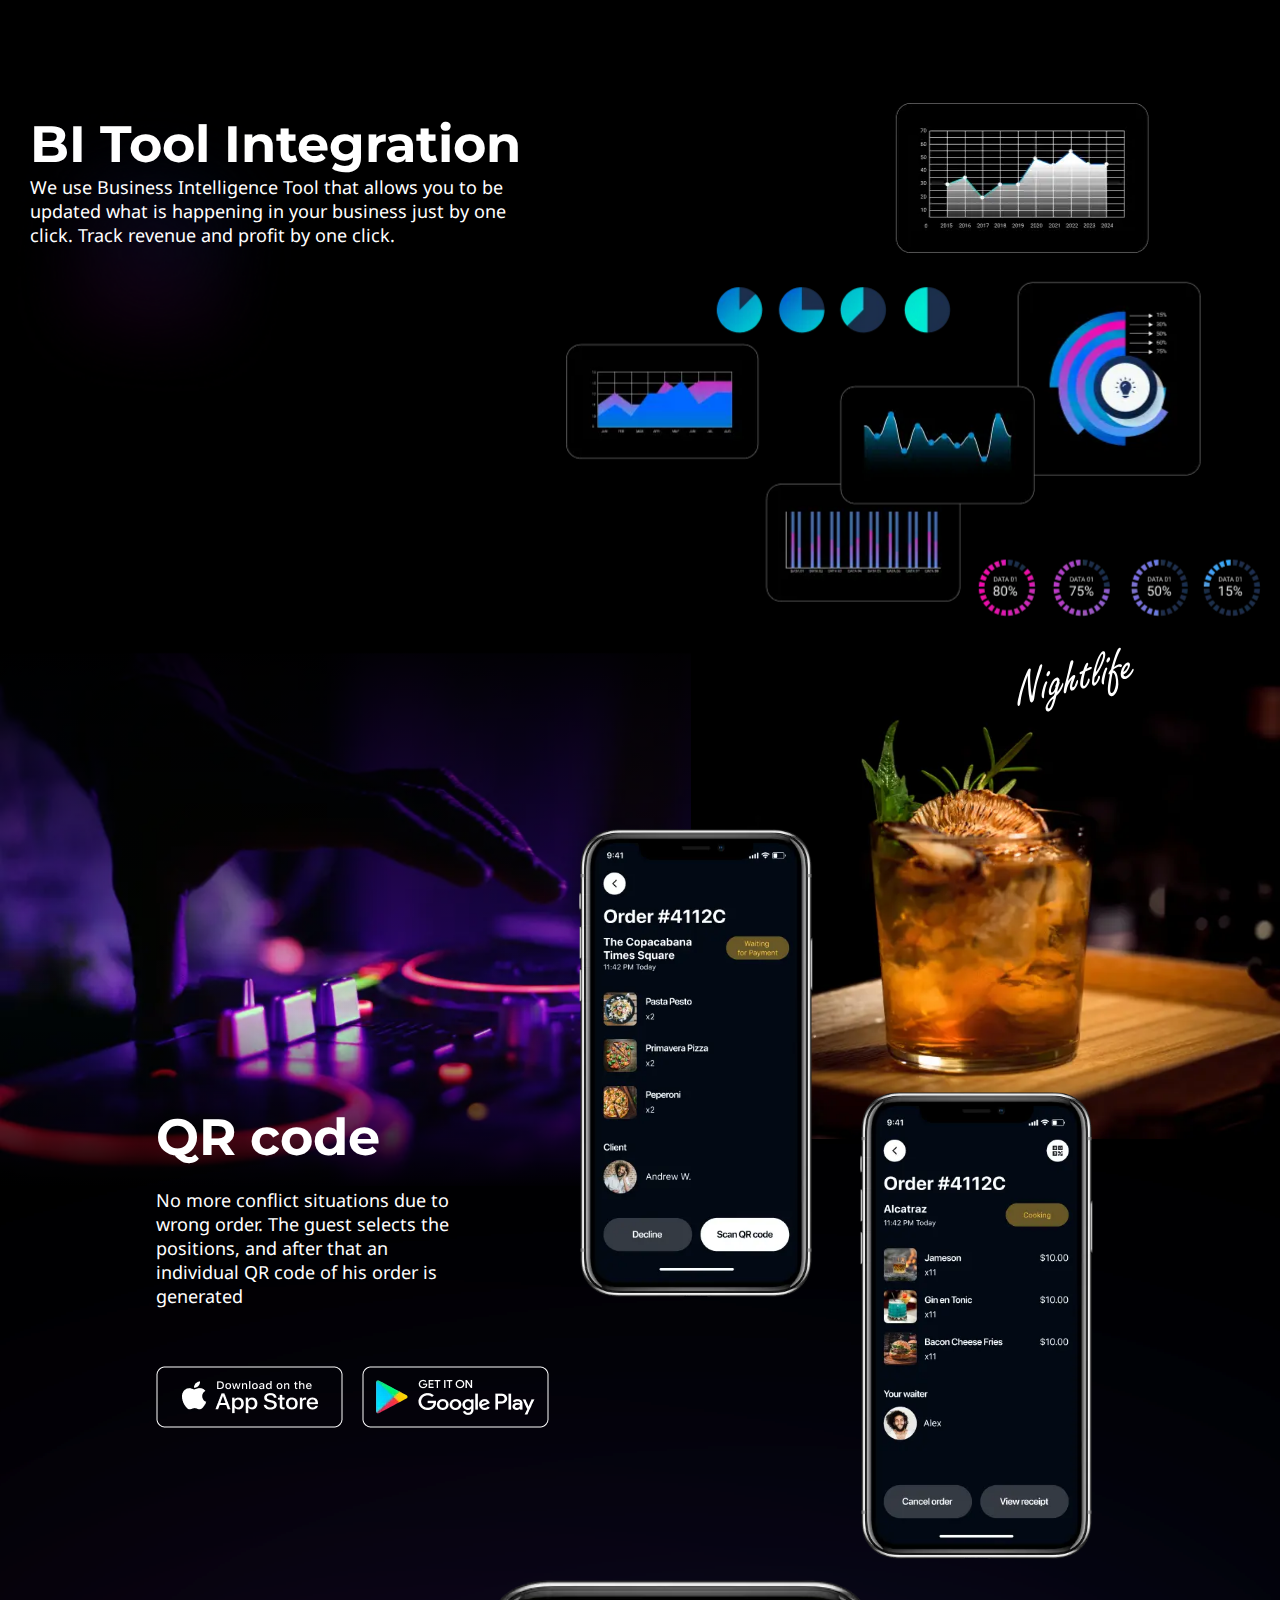
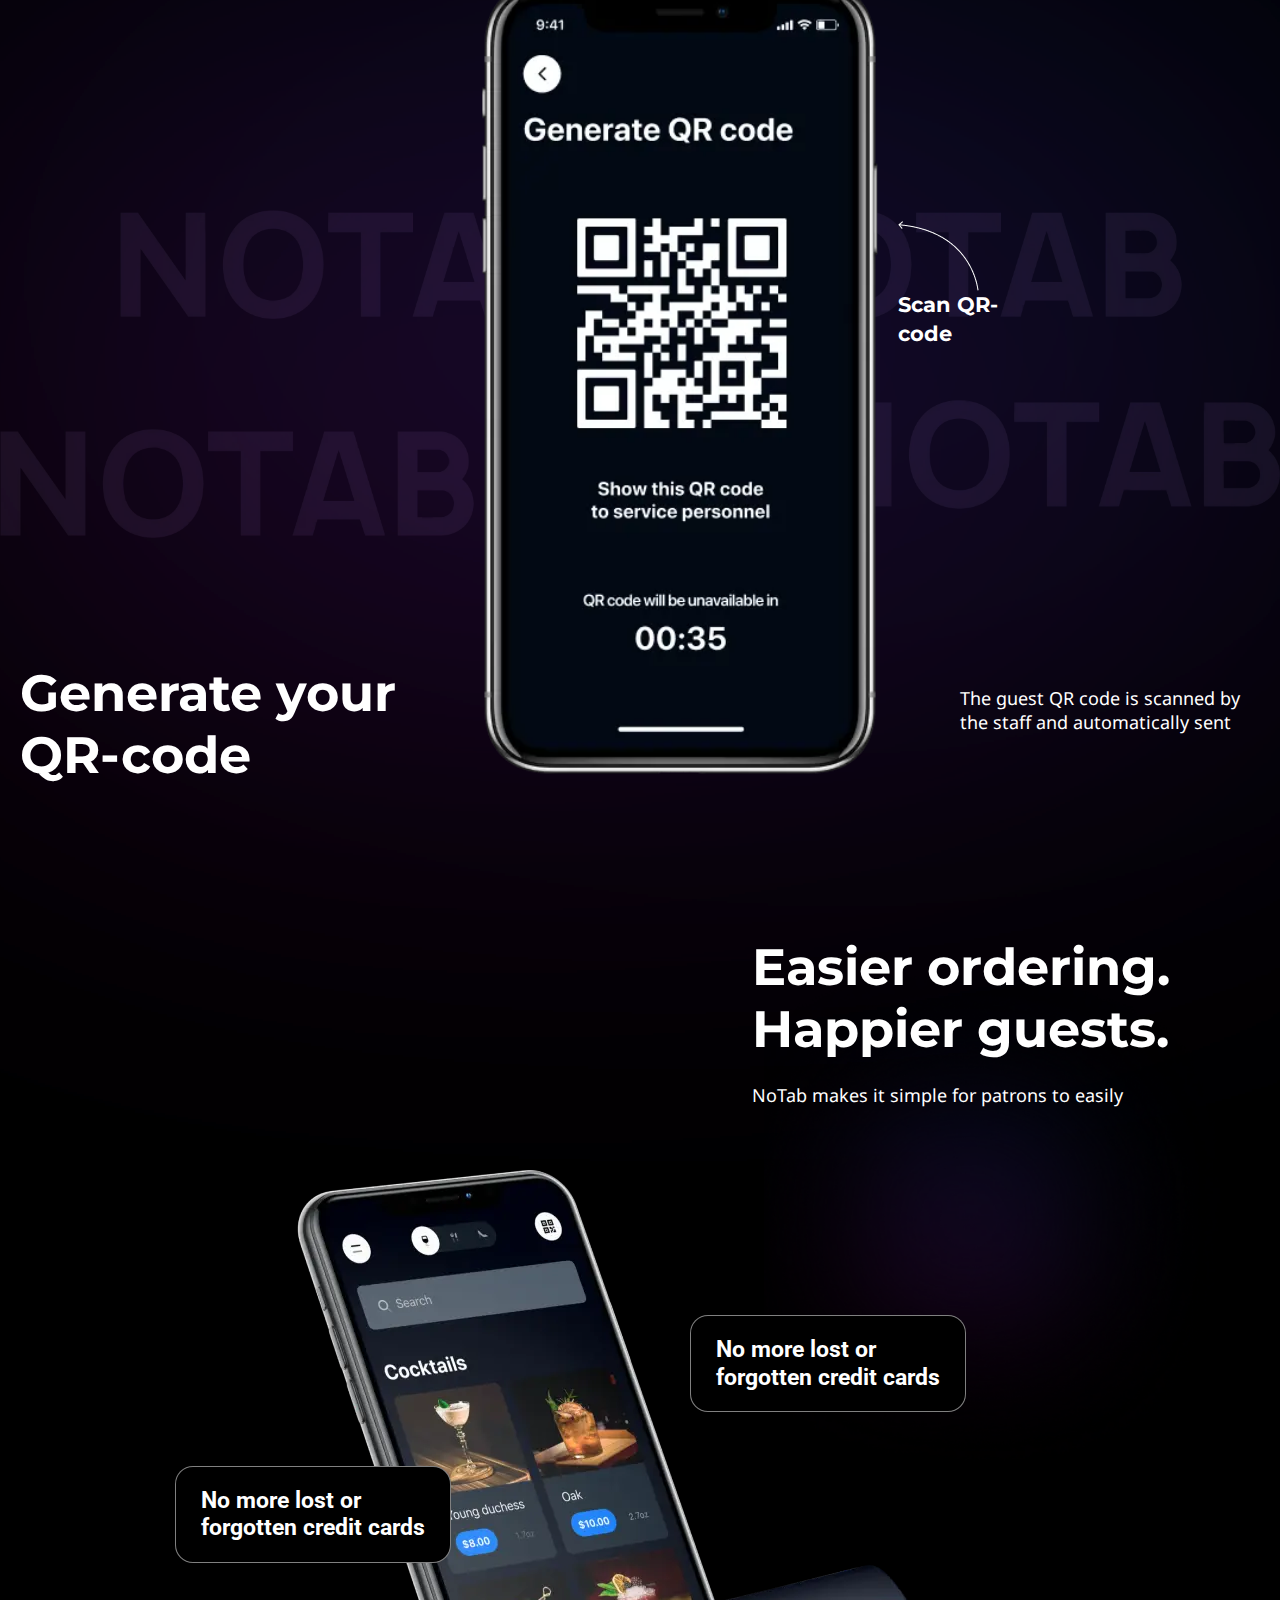
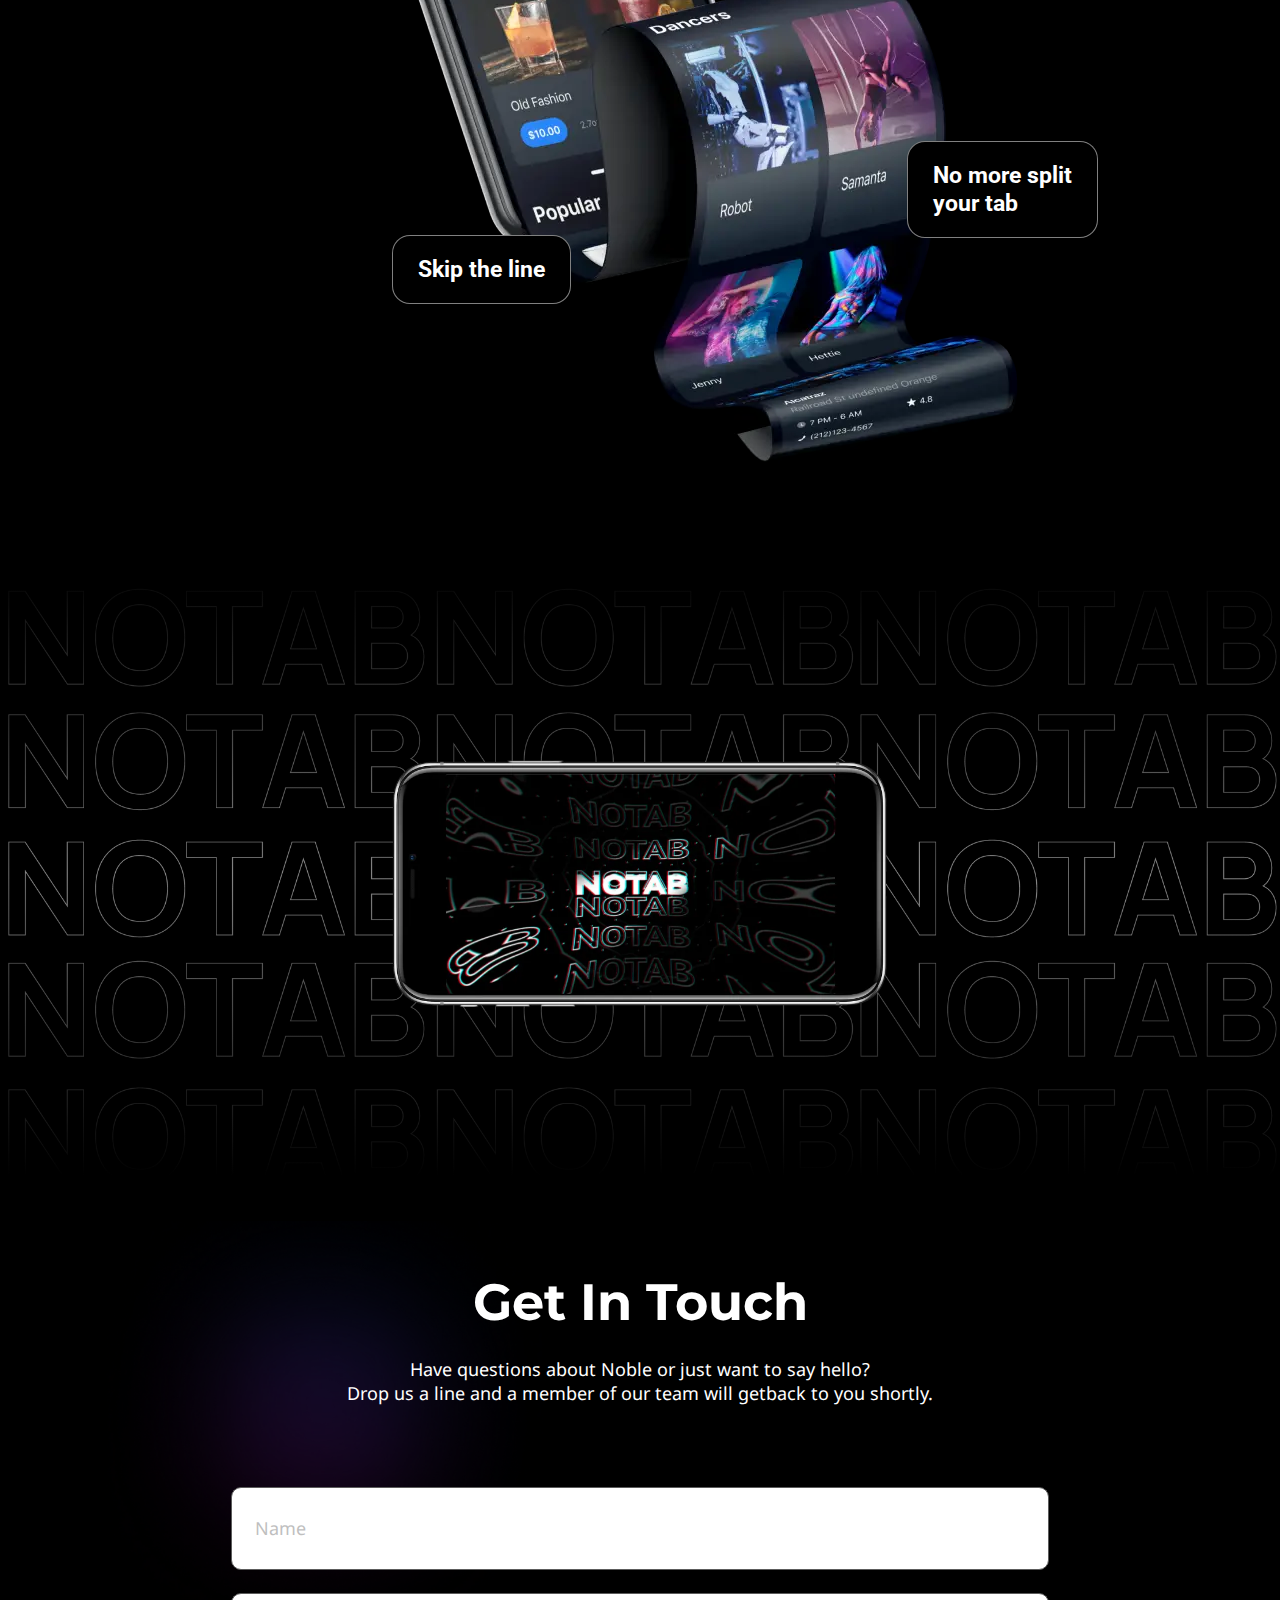
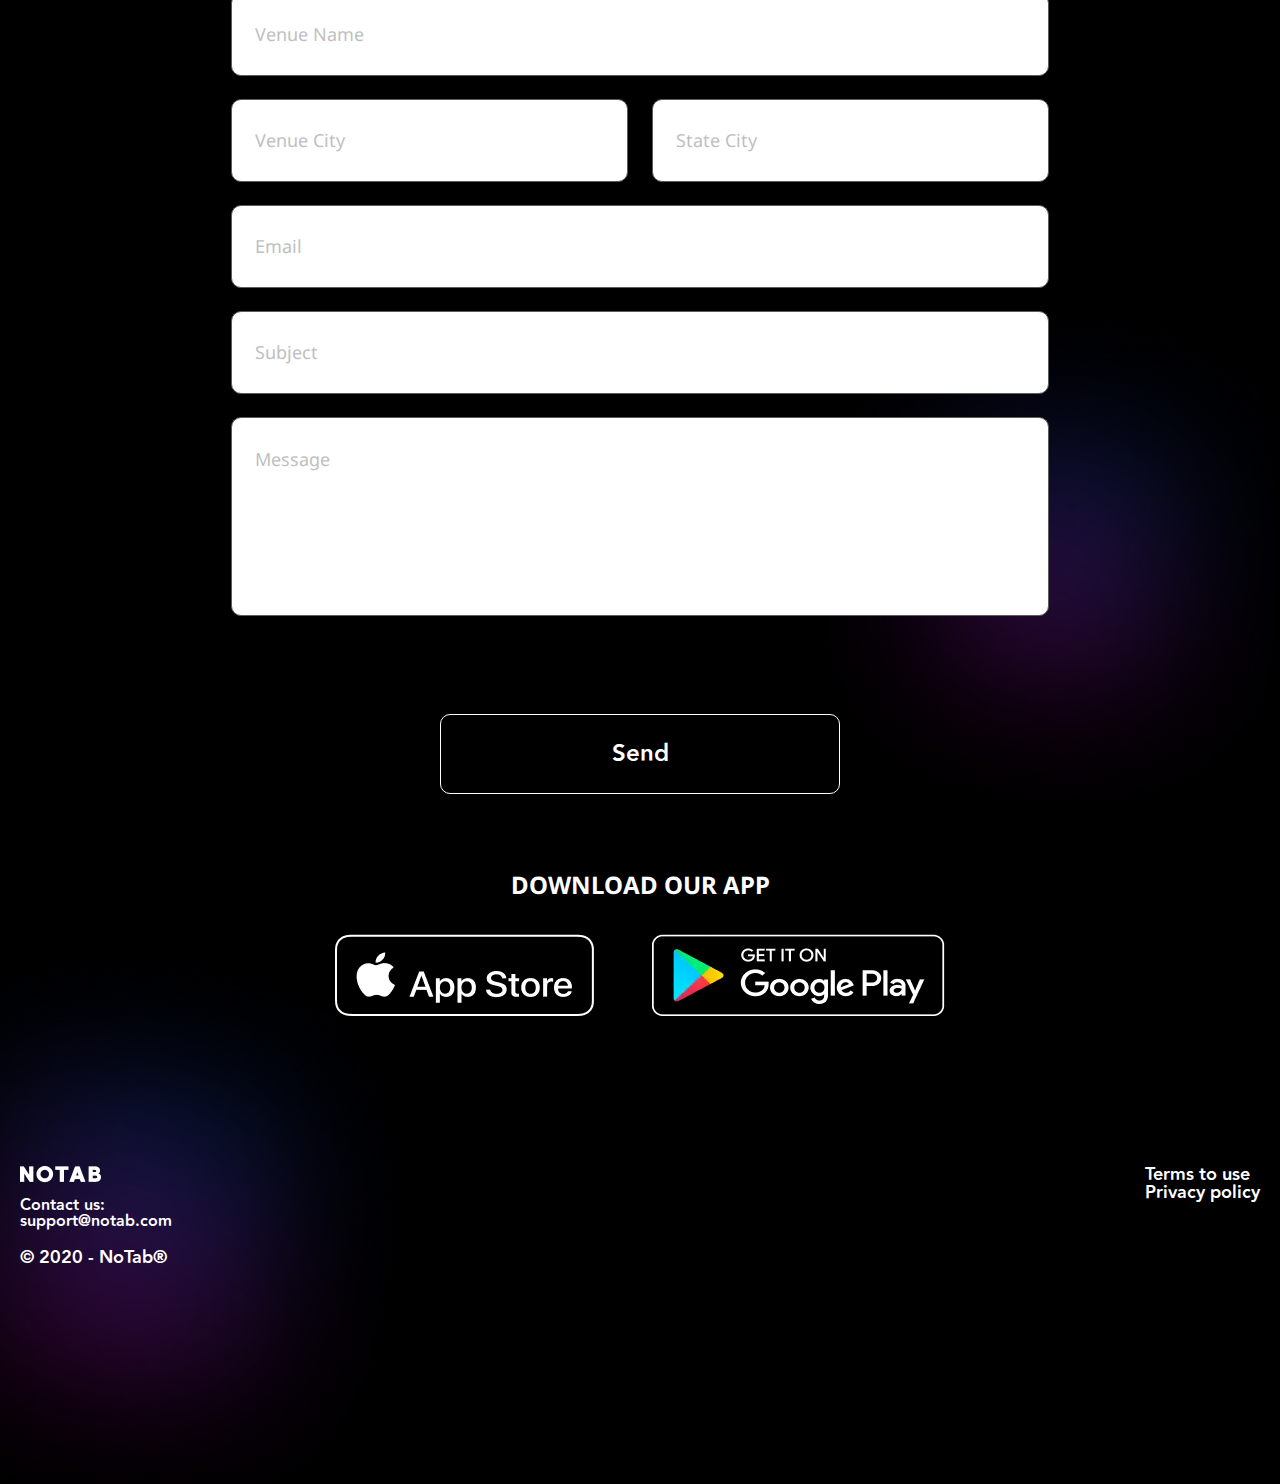
==== commit d0f546dc: "minor fixes" ====
--- a/index.html
+++ b/index.html
@@ -1,13 +1,12 @@
 <!DOCTYPE html>
 <html lang="en">
-<head>
-    <meta charset="UTF-8">
-    <meta http-equiv="X-UA-Compatible" content="IE=edge">
-    <meta name="viewport" content="width=device-width, initial-scale=1.0">
-    <link rel="stylesheet" href="css/style.min.css">
-    <title>Purrweb landing</title>
-</head>
-
+    <head>
+        <meta charset="UTF-8">
+        <meta http-equiv="X-UA-Compatible" content="IE=edge">
+        <meta name="viewport" content="width=device-width, initial-scale=1.0">
+        <link rel="stylesheet" href="css/style.css?_v=20220708113302">
+        <title>Purrweb landing</title>
+    </head>
 <body>
     <header class="header">
         <div class="header">
@@ -312,7 +311,6 @@
                 </div>
             </div>
         </form>
-
         <section class="download">
             <div class="download__container _container">
                 <div class="download__content">
@@ -347,7 +345,7 @@
             </div>
         </div>
     </footer>
-    <script src="js/app.min.js?_v=20220707183103"></script>
+    <script src="js/app.min.js"></script>
 </body>
 
 </html>--- a/css/style.css
+++ b/css/style.css
@@ -0,0 +1,1818 @@
+@charset "UTF-8";
+
+@import url("https://fonts.googleapis.com/css2?family=Manrope:wght@700&family=Montserrat:wght@700&family=Noto+Sans:wght@400;500;700&family=Roboto:wght@500;700&display=swap");
+@font-face {
+  font-family: Avenir Heavy;
+  font-display: swap;
+  src: url("../fonts/Avenir Heavy.woff2") format("woff2"), url("../fonts/Avenir Heavy.woff") format("woff");
+  font-weight: 400;
+  font-style: normal;
+}
+
+@font-face {
+  font-family: Avenir Medium;
+  font-display: swap;
+  src: url("../fonts/Avenir Medium.woff2") format("woff2"), url("../fonts/Avenir Medium.woff") format("woff");
+  font-weight: 400;
+  font-style: normal;
+}
+
+/*Обнуление*/
+
+* {
+  padding: 0;
+  margin: 0;
+  border: 0;
+}
+
+*,
+*:before,
+*:after {
+  box-sizing: border-box;
+}
+
+:focus,
+:active {
+  outline: none;
+}
+
+a:focus,
+a:active {
+  outline: none;
+}
+
+nav,
+footer,
+header,
+aside {
+  display: block;
+}
+
+html,
+body {
+  height: 100%;
+  width: 100%;
+  font-size: 100%;
+  line-height: 1;
+  font-size: 14px;
+  -ms-text-size-adjust: 100%;
+  -moz-text-size-adjust: 100%;
+  -webkit-text-size-adjust: 100%;
+}
+
+input,
+button,
+textarea {
+  font-family: inherit;
+}
+
+input::-ms-clear {
+  display: none;
+}
+
+button {
+  cursor: pointer;
+}
+
+button::-moz-focus-inner {
+  padding: 0;
+  border: 0;
+}
+
+a,
+a:visited {
+  text-decoration: none;
+}
+
+a:hover {
+  text-decoration: none;
+}
+
+ul li {
+  list-style: none;
+}
+
+img {
+  vertical-align: top;
+}
+
+h1,
+h2,
+h3,
+h4,
+h5,
+h6 {
+  font-size: inherit;
+  font-weight: inherit;
+}
+
+/*--------------------*/
+
+._container {
+  max-width: 1270px;
+  margin: 0 auto;
+  padding: 0 15px;
+}
+
+.header {
+  position: relative;
+  z-index: 2;
+}
+
+.header__container {
+  margin: 23px auto;
+}
+
+.header__content {
+  max-width: 400px;
+  display: flex;
+  justify-content: space-between;
+  align-items: center;
+}
+
+.header__logo {
+  display: flex;
+  align-items: center;
+}
+
+.header__login {
+  cursor: pointer;
+  display: flex;
+  align-items: flex-end;
+}
+
+.header__login:hover span {
+  border-bottom: 1px solid #000;
+}
+
+.header__login span {
+  color: #fff;
+  font-family: "Noto Sans", sans-serif;
+  font-weight: 500;
+  margin-left: 15px;
+  padding-bottom: 2px;
+  border-bottom: 1px solid #fff;
+}
+
+body {
+  font-family: Avenir Heavy;
+  background-color: #000;
+  color: #fff;
+}
+
+._title {
+  font-family: "Montserrat", sans-serif;
+  font-weight: 700;
+  line-height: 1.22;
+  font-size: 51px;
+}
+
+._text {
+  font-family: "Noto Sans", sans-serif;
+  font-weight: 400;
+  line-height: 1.34;
+  font-size: 18px;
+}
+
+.intro__container {
+  max-width: 1255px;
+  margin: 0 auto;
+  padding-left: 15px;
+}
+
+.intro__content {
+  display: flex;
+  flex-wrap: wrap;
+  overflow: hidden;
+}
+
+.intro__info {
+  position: relative;
+  z-index: 1;
+  width: 52%;
+  padding-left: 15px;
+}
+
+.intro__title {
+  font-size: 64px;
+  position: relative;
+  z-index: 1;
+  font-family: "Montserrat", sans-serif;
+  font-weight: 700;
+  line-height: 1.1;
+  margin: 20vh 0 10vh 0;
+}
+
+.intro__text span {
+  display: inline-block;
+  width: 140px;
+  height: 5px;
+  background-color: #fff;
+  transform: rotateZ(120deg);
+}
+
+.intro__text p {
+  margin-left: 120px;
+}
+
+.intro__shadow {
+  position: absolute;
+  top: 40%;
+  left: 0%;
+  z-index: 0;
+}
+
+.intro__text {
+  position: relative;
+  z-index: 1;
+  font-size: 20px;
+  font-family: "Noto Sans", sans-serif;
+  line-height: 1.35;
+  font-weight: 400;
+}
+
+.intro__spot {
+  position: absolute;
+  top: 0;
+  right: 0;
+  z-index: 0;
+}
+
+.intro__phone {
+  position: relative;
+  z-index: 1;
+  width: 48%;
+}
+
+.intro__image {
+  width: 100%;
+  height: 100%;
+}
+
+.intro__image img {
+  width: 90%;
+  height: 90%;
+  -o-object-fit: cover;
+     object-fit: cover;
+}
+
+.intro__download {
+  display: flex;
+  width: 100%;
+  position: relative;
+  padding: 0 15px;
+  z-index: 2;
+  flex-wrap: wrap;
+  align-items: center;
+  justify-content: space-between;
+}
+
+.intro__download h2 {
+  font-size: 35px;
+  font-weight: 700;
+  font-family: "Montserrat", sans-serif;
+  text-transform: uppercase;
+  margin-right: 15px;
+}
+
+.intro__buttons {
+  margin-top: 20px;
+  display: flex;
+  margin-right: 12%;
+}
+
+.intro__button:not(:last-child) {
+  margin-right: 5%;
+}
+
+.cookies {
+  background: #212834;
+  width: 100%;
+  height: 0;
+  position: fixed;
+  z-index: 4;
+  left: 0;
+  bottom: 0;
+  overflow: hidden;
+  transition: all 0.2s linear;
+}
+
+.cookies__content {
+  display: flex;
+  justify-content: space-between;
+  align-items: center;
+  position: relative;
+  top: 50%;
+  transform: translate(0, -50%);
+}
+
+.cookies__content p {
+  font-family: "Noto Sans", sans-serif;
+  font-weight: 400;
+  font-size: 14px;
+}
+
+.cookies__content button {
+  padding: 13px 43px;
+  background: #373D48;
+  border-radius: 5px;
+  color: #fff;
+  text-transform: uppercase;
+  font-family: "Noto Sans", sans-serif;
+  font-weight: 400;
+  border: 1px solid #999ca1;
+  transition: all 0.2s linear;
+}
+
+.cookies__content button:hover {
+  background-color: #fff;
+  color: #000;
+}
+
+.contacts__container {
+  margin: 60px auto 0 auto;
+}
+
+.contacts__blocks {
+  display: flex;
+  justify-content: space-evenly;
+  flex-wrap: wrap;
+}
+
+.contacts__block {
+  display: flex;
+  flex-direction: column;
+  padding: 55px;
+  border: 2px solid rgba(255, 255, 255, 0.5);
+  border-radius: 15px;
+  width: 40%;
+  justify-content: center;
+}
+
+.contacts__title {
+  font-family: "Noto Sans", sans-serif;
+  font-weight: 700;
+  font-size: 30px;
+  margin-bottom: 30px;
+}
+
+.contacts__link {
+  color: #fff;
+  font-family: "Noto Sans", sans-serif;
+  font-weight: 400;
+  font-size: 24px;
+  text-decoration: underline;
+  transition: all 0.2s linear;
+}
+
+.mission__content {
+  display: flex;
+  position: relative;
+}
+
+.mission__image {
+  position: absolute;
+  top: 0;
+  left: -40%;
+}
+
+.mission__info {
+  width: 28%;
+  position: relative;
+  left: 65%;
+  transform: translateY(60%);
+}
+
+.mission__shadow {
+  position: absolute;
+  z-index: -1;
+}
+
+.mission__title {
+  font-family: "Montserrat", sans-serif;
+  font-weight: 700;
+  font-size: 51px;
+  line-height: 1.21;
+  margin-bottom: 20px;
+}
+
+.mission__text {
+  font-family: "Noto Sans", sans-serif;
+  font-weight: 400;
+  line-height: 1.34;
+  font-size: 18px;
+}
+
+.scanner__back {
+  width: 100%;
+  height: 100%;
+  position: relative;
+  z-index: 1;
+}
+
+.scanner__back img {
+  width: 100%;
+  height: 100%;
+  -o-object-fit: cover;
+     object-fit: cover;
+}
+
+.scanner__back:after {
+  content: "";
+  width: 100%;
+  height: 120%;
+  display: block;
+  position: absolute;
+  top: 0;
+  left: 0;
+  z-index: 2;
+  background: linear-gradient(180deg, #000000 -3.1%, rgba(0, 0, 0, 0) 56.76%, #000000 83.92%);
+}
+
+.scanner__content {
+  display: flex;
+  margin-top: -460px;
+  justify-content: space-between;
+  position: relative;
+  z-index: 3;
+}
+
+.scanner__phones {
+  display: flex;
+  width: 58%;
+  justify-content: space-between;
+}
+
+.scanner__phone {
+  width: 48%;
+}
+
+.scanner__phone img {
+  width: 100%;
+  height: 100%;
+  -o-object-fit: cover;
+     object-fit: cover;
+}
+
+.scanner__info {
+  width: 25%;
+  margin-right: 80px;
+  margin-bottom: 60px;
+  align-self: flex-end;
+}
+
+.scanner__title h2 {
+  font-family: "Montserrat", sans-serif;
+  font-weight: 700;
+  font-size: 51px;
+  line-height: 1.22;
+  margin-bottom: 23px;
+}
+
+.scanner__title p {
+  font-family: "Noto Sans", sans-serif;
+  font-size: 18px;
+  font-weight: 400;
+  line-height: 1.34;
+}
+
+.tools {
+  position: relative;
+  margin: 100px 0 0 0;
+}
+
+.tools__container {
+  overflow: hidden;
+}
+
+.tools__shadow {
+  position: absolute;
+  overflow: hidden;
+  top: 0;
+  left: 0;
+  z-index: -1;
+  width: 25%;
+}
+
+.tools__shadow img {
+  width: 100%;
+  -o-object-fit: cover;
+     object-fit: cover;
+}
+
+.tools__content {
+  display: flex;
+  margin: 20px 0 390px 0;
+}
+
+.tools__info {
+  flex: 1 1 auto;
+  padding: 10px;
+  width: 42%;
+}
+
+.tools__diagrams {
+  width: 58%;
+  flex: 1 1 auto;
+  position: relative;
+  display: flex;
+}
+
+.tools__diagram {
+  position: absolute;
+}
+
+.tools__diagram img {
+  width: 100%;
+  height: 100%;
+  -o-object-fit: cover;
+     object-fit: cover;
+}
+
+.tools__diagram:nth-child(1) {
+  width: 35.236%;
+  transform: translate(140%, 0);
+}
+
+.tools__diagram:nth-child(2) {
+  width: 32.59%;
+  transform: translate(75%, 400%);
+}
+
+.tools__diagram:nth-child(3) {
+  width: 25.49%;
+  transform: translate(260%, 92%);
+  z-index: 0;
+}
+
+.tools__diagram:nth-child(4) {
+  width: 26.88%;
+  transform: translate(13%, 207%);
+}
+
+.tools__diagram:nth-child(5) {
+  width: 27.16%;
+  transform: translate(153%, 237%);
+  z-index: 1;
+}
+
+.tools__diagram:nth-child(6) {
+  width: 27.16%;
+  transform: translate(115%, 322%);
+  z-index: 0;
+}
+
+.tools__diagram:nth-child(7) {
+  width: 39.275%;
+  transform: translate(155%, 800%);
+}
+
+.qr__content {
+  display: flex;
+  overflow: hidden;
+}
+
+.qr__info {
+  margin-right: 5px;
+}
+
+.qr__back {
+  width: 54vw;
+  position: relative;
+  z-index: 0;
+}
+
+.qr__back img {
+  -o-object-fit: cover;
+     object-fit: cover;
+  width: 100%;
+  height: 100%;
+}
+
+.qr__back:after {
+  content: "";
+  display: block;
+  position: absolute;
+  width: 100%;
+  height: 120%;
+  z-index: 1;
+  top: 0;
+  left: 0;
+  background: linear-gradient(179.83deg, #000000 -3.1%, rgba(0, 0, 0, 0) 56.76%, #000000 83.92%);
+}
+
+.qr__code {
+  width: 55%;
+  max-width: 380px;
+  position: relative;
+  margin-top: -80px;
+  z-index: 2;
+  left: 50%;
+  transform: translateX(-50%);
+}
+
+.qr__code h2 {
+  margin-bottom: 20px;
+}
+
+.qr__code p {
+  max-width: 315px;
+  width: 100%;
+  margin-bottom: 58px;
+}
+
+.qr__buttons {
+  margin: 10px 0;
+  display: flex;
+}
+
+.qr__button:not(:last-child) {
+  margin-right: 5%;
+}
+
+.qr__nightlike {
+  position: relative;
+  width: 46vw;
+}
+
+.qr__signature {
+  position: absolute;
+  right: 25%;
+  min-width: 90px;
+  width: 20%;
+}
+
+.qr__signature img {
+  width: 100%;
+  height: 100%;
+  -o-object-fit: cover;
+     object-fit: cover;
+}
+
+.qr__nightlike-back {
+  width: 100%;
+}
+
+.qr__nightlike-back img {
+  width: 100%;
+  height: 100%;
+  -o-object-fit: cover;
+     object-fit: cover;
+}
+
+.qr__phones {
+  display: flex;
+}
+
+.qr__phone {
+  width: 40%;
+  height: 100%;
+  position: relative;
+  z-index: 2;
+}
+
+.qr__phone img {
+  width: 100%;
+  height: 100%;
+  -o-object-fit: cover;
+     object-fit: cover;
+}
+
+.qr__phone:nth-child(1) {
+  margin: -53% 8% 0 -20%;
+}
+
+.qr__phone:nth-child(2) {
+  margin-top: -8%;
+}
+
+.how__back {
+  width: 100%;
+  margin: 250px 0 0 0;
+  position: relative;
+  z-index: 0;
+}
+
+.how__back img {
+  width: 100%;
+  height: 100%;
+  -o-object-fit: cover;
+     object-fit: cover;
+}
+
+.how__back ::after {
+  content: "";
+  display: block;
+  position: absolute;
+  z-index: 1;
+  width: 100%;
+  height: 160%;
+  top: -35%;
+  left: 0;
+  background: linear-gradient(12.08deg, #F101BF 2.82%, #0066FF 97.06%);
+  opacity: 0.15;
+  filter: blur(311.569px);
+}
+
+.how__content {
+  position: relative;
+  z-index: 2;
+  display: flex;
+  justify-content: space-between;
+}
+
+.how__content h2 {
+  margin-top: 10%;
+  max-width: 380px;
+  width: 32%;
+}
+
+.how__content p {
+  max-width: 300px;
+  margin-top: 12%;
+  width: 32%;
+}
+
+.how__phone {
+  width: 32%;
+  position: relative;
+  margin-top: -45%;
+}
+
+.how__image {
+  width: 100%;
+}
+
+.how__image img {
+  width: 100%;
+  height: 100%;
+  -o-object-fit: cover;
+     object-fit: cover;
+}
+
+.how__arrow {
+  position: absolute;
+  top: 30%;
+  left: 105%;
+}
+
+.how__arrow h3 {
+  width: 180%;
+  font-family: "Montserrat", sans-serif;
+  font-weight: 700;
+  font-size: 21px;
+  line-height: 1.34;
+}
+
+.advantages__container {
+  margin-top: 150px;
+}
+
+.advantages__content {
+  position: relative;
+  display: flex;
+  flex-direction: column;
+}
+
+.advantages__info {
+  position: relative;
+  z-index: 2;
+  align-self: end;
+  width: 41%;
+}
+
+.advantages__info h2 {
+  margin-bottom: 23px;
+}
+
+.advantages__shadow {
+  width: 40%;
+  position: absolute;
+  right: 0%;
+  top: 0%;
+}
+
+.advantages__shadow img {
+  width: 100%;
+  height: 100%;
+  -o-object-fit: contain;
+     object-fit: contain;
+}
+
+.advantages__main {
+  position: relative;
+}
+
+.advantages__image {
+  width: 70%;
+  margin: 0 auto;
+}
+
+.advantages__image img {
+  width: 100%;
+  height: 100%;
+  -o-object-fit: cover;
+     object-fit: cover;
+}
+
+.advantages__cloud {
+  position: absolute;
+  background-color: #000;
+  font-family: "Roboto", sans-serif;
+  font-weight: 700;
+  display: inline-block;
+  line-height: 1.2;
+  font-size: 22.8px;
+  border: 1px solid rgba(255, 255, 255, 0.5);
+  padding: 20px 25px;
+  border-radius: 18px;
+}
+
+.advantages__cloud:nth-child(1) {
+  top: 34.5%;
+  left: 12.5%;
+}
+
+.advantages__cloud:nth-child(2) {
+  top: 20%;
+  left: 54%;
+}
+
+.advantages__cloud:nth-child(3) {
+  top: 70%;
+  left: 30%;
+}
+
+.advantages__cloud:nth-child(4) {
+  top: 61%;
+  left: 71.5%;
+}
+
+.notab {
+  width: 100%;
+  position: relative;
+}
+
+.notab__back {
+  position: relative;
+  width: 100%;
+  z-index: 0;
+}
+
+.notab__back img {
+  width: 100%;
+  height: 100%;
+  -o-object-fit: cover;
+     object-fit: cover;
+}
+
+.notab__back:after {
+  content: "";
+  display: block;
+  position: absolute;
+  width: 100%;
+  height: 100%;
+  top: 0;
+  left: 0;
+  z-index: 1;
+  background: linear-gradient(360deg, #000000 6.8%, rgba(0, 0, 0, 0) 51.62%, #000000 97.38%);
+}
+
+.notab__phone {
+  position: absolute;
+  width: 41%;
+  z-index: 2;
+  top: 50%;
+  left: 50%;
+  transform: translate(-50%, -50%);
+}
+
+.notab__phone img {
+  width: 100%;
+  height: 100%;
+  -o-object-fit: cover;
+     object-fit: cover;
+}
+
+.form {
+  overflow: hidden;
+}
+
+.form__container {
+  margin-top: 50px;
+  position: relative;
+}
+
+.form__content {
+  display: flex;
+  position: relative;
+  z-index: 2;
+  flex-direction: column;
+}
+
+.form input {
+  font-family: "Noto Sans", sans-serif;
+  font-weight: 400;
+  line-height: 1.34;
+  font-size: 18px;
+  width: 66%;
+  height: 83px;
+  margin: 0 auto 23px auto;
+  border-radius: 10px;
+  border: 1px solid #5C5C5C;
+  padding: 29px 23px;
+}
+
+.form input::-moz-placeholder {
+  font-family: "Noto Sans", sans-serif;
+  font-weight: 400;
+  line-height: 1.34;
+  font-size: 18px;
+  color: #BFBFBF;
+}
+
+.form input::placeholder {
+  font-family: "Noto Sans", sans-serif;
+  font-weight: 400;
+  line-height: 1.34;
+  font-size: 18px;
+  color: #BFBFBF;
+}
+
+.form textarea {
+  resize: none;
+  font-family: "Noto Sans", sans-serif;
+  font-weight: 400;
+  line-height: 1.34;
+  font-size: 18px;
+  width: 66%;
+  height: 199px;
+  margin: 0 auto 23px auto;
+  border-radius: 10px;
+  border: 1px solid #5C5C5C;
+  padding: 29px 23px;
+}
+
+.form textarea::-moz-placeholder {
+  font-family: "Noto Sans", sans-serif;
+  font-weight: 400;
+  line-height: 1.34;
+  font-size: 18px;
+  color: #BFBFBF;
+}
+
+.form textarea::placeholder {
+  font-family: "Noto Sans", sans-serif;
+  font-weight: 400;
+  line-height: 1.34;
+  font-size: 18px;
+  color: #BFBFBF;
+}
+
+.form__title {
+  text-align: center;
+  margin-bottom: 23px;
+}
+
+.form__text {
+  text-align: center;
+  margin-bottom: 82px;
+}
+
+.form__location {
+  width: 66%;
+  display: flex;
+  margin: 0 auto;
+  justify-content: space-between;
+}
+
+.form__location input {
+  margin-left: 0;
+  margin-right: 0;
+  width: 48.5%;
+}
+
+.form button {
+  display: flex;
+  margin: 75px auto;
+  justify-content: center;
+  align-items: center;
+  width: 90%;
+  max-width: 400px;
+  background-color: rgba(0, 0, 0, 0);
+  border: 1px solid #FFFFFF;
+  border-radius: 10px;
+  height: 80px;
+  transition: all 0.2s linear;
+}
+
+.form button span {
+  color: #fff;
+  font-weight: 700;
+  font-size: 24px;
+  line-height: 1.21;
+}
+
+.form button:hover {
+  background-color: #fff;
+}
+
+.form button:hover span {
+  color: #000;
+}
+
+.form__shadow {
+  width: 40%;
+  position: absolute;
+  z-index: 0;
+}
+
+.form__shadow img {
+  width: 100%;
+  height: 100%;
+  -o-object-fit: cover;
+     object-fit: cover;
+}
+
+.form__shadow:nth-child(1) {
+  top: -10%;
+  left: 5%;
+}
+
+.form__shadow:nth-child(2) {
+  right: 0%;
+  top: 50%;
+}
+
+.download__title {
+  font-size: 24px;
+  font-family: "Noto Sans", sans-serif;
+  font-weight: 700;
+  line-height: 1.36;
+  text-transform: uppercase;
+  text-align: center;
+  margin-bottom: 33px;
+}
+
+.download__buttons {
+  display: flex;
+  width: 610px;
+  margin: 0 auto;
+  justify-content: space-between;
+  margin-bottom: 150px;
+}
+
+.footer__container {
+  position: relative;
+  margin-bottom: 86px;
+}
+
+.footer__content {
+  width: 100%;
+  display: flex;
+  justify-content: space-between;
+}
+
+.footer__contacts {
+  position: relative;
+  z-index: 2;
+}
+
+.footer__logo {
+  margin-bottom: 15px;
+}
+
+.footer__contact {
+  margin-bottom: 19px;
+  font-family: Avenir Heavy;
+  font-size: 16px;
+  font-weight: 400;
+}
+
+.footer__link {
+  cursor: pointer;
+  color: #fff;
+  font-family: Avenir Heavy;
+  font-size: 16px;
+  font-weight: 600;
+}
+
+.footer__link:hover {
+  text-decoration: underline;
+}
+
+.footer__lable {
+  font-size: 18px;
+}
+
+.footer__shadow {
+  position: absolute;
+  width: 50%;
+  top: -250%;
+  left: -15%;
+  z-index: 1;
+}
+
+.footer__shadow img {
+  width: 100%;
+  height: 100%;
+  -o-object-fit: cover;
+     object-fit: cover;
+}
+
+.footer__terms {
+  font-family: Avenir Heavy;
+  font-size: 18px;
+  font-weight: 500;
+  margin-bottom: 25px;
+}
+
+.footer__policy {
+  font-family: Avenir Heavy;
+  font-size: 18px;
+  font-weight: 500;
+}
+
+@media (min-width: 901px) {
+  .scanner__back {
+    margin-top: 525px;
+  }
+}
+
+@media (max-width: 1200px) {
+  .intro__text p {
+    margin-left: 0;
+  }
+
+  .intro__text span {
+    display: none;
+  }
+}
+
+@media (max-width: 1150px) {
+  .mission__image {
+    left: -50%;
+  }
+
+  .tools__content {
+    margin: 20px 0 300px 0;
+  }
+}
+
+@media (max-width: 1000px) {
+  .intro__title {
+    font-size: 54px;
+  }
+
+  .intro__text p {
+    font-size: 18px;
+    margin-bottom: 4vh;
+  }
+
+  .contacts__block {
+    padding: 25px;
+  }
+
+  .contacts__title {
+    font-size: 26px;
+  }
+
+  .mission__image {
+    left: -80%;
+  }
+
+  .mission__info {
+    width: 50%;
+    left: 45%;
+  }
+
+  .scanner__title h2 {
+    font-size: 35px;
+    margin-bottom: 15px;
+  }
+
+  .scanner__title p {
+    font-size: 16px;
+  }
+
+  .tools__content {
+    margin: 20px 0 200px 0;
+  }
+
+  .advantages__cloud {
+    font-size: 20px;
+    padding: 15px 20px;
+  }
+
+  .advantages__info h2 {
+    font-size: 40px;
+  }
+}
+
+@media (max-width: 900px) {
+  .mission {
+    margin-top: 110px;
+  }
+
+  .mission__content {
+    flex-direction: column-reverse;
+  }
+
+  .mission__image {
+    transform: rotateZ(-90deg);
+    position: static;
+    width: 100%;
+    height: 100%;
+    margin: 50px auto;
+  }
+
+  .mission__image img {
+    -o-object-fit: contain;
+       object-fit: contain;
+    width: 100%;
+    height: 100%;
+  }
+
+  .mission__info {
+    margin: 25px auto;
+    width: 80%;
+    position: static;
+    transform: translateY(0);
+  }
+
+  .scanner__back {
+    margin-top: 90px;
+  }
+
+  .tools__content {
+    margin: 20px 0 150px 0;
+  }
+
+  .tools__info h2 {
+    font-size: 35px;
+  }
+
+  .tools {
+    margin-top: 100px;
+  }
+
+  .how__content h2 {
+    font-size: 35px;
+  }
+
+  .how__content p {
+    font-size: 16px;
+  }
+}
+
+@media (max-width: 850px) {
+  .scanner__content {
+    flex-direction: column-reverse;
+    align-items: center;
+  }
+
+  .scanner__phones {
+    width: 90%;
+    flex-wrap: wrap;
+  }
+
+  .scanner__info {
+    width: 70%;
+    align-self: center;
+    margin: 400px auto 60px auto;
+  }
+
+  .scanner__info h2 {
+    text-align: center;
+  }
+
+  .scanner__info p {
+    text-align: justify;
+  }
+}
+
+@media (max-width: 800px) {
+  .intro__title {
+    font-size: 40px;
+  }
+
+  .intro__text p {
+    font-size: 16px;
+  }
+
+  .tools__diagram:nth-child(4) {
+    display: none;
+  }
+
+  .tools__content {
+    margin: 20px 0 60px 0;
+  }
+
+  .qr {
+    margin-top: 100px;
+  }
+
+  .qr__code h2 {
+    font-size: 35px;
+  }
+
+  .qr__code p {
+    font-size: 16px;
+  }
+
+  .advantages__cloud {
+    font-size: 18px;
+    padding: 10px;
+    border-radius: 10px;
+  }
+
+  .advantages__info h2 {
+    font-size: 30px;
+  }
+
+  .advantages__info p {
+    font-size: 16px;
+  }
+
+  .download__buttons {
+    flex-direction: column;
+    width: 100%;
+    margin-bottom: 64px;
+  }
+
+  .download__button {
+    margin: 0 auto;
+    width: 54%;
+    display: block;
+  }
+
+  .download__button img {
+    width: 100%;
+    height: 100%;
+    -o-object-fit: cover;
+       object-fit: cover;
+  }
+
+  .download__button:not(:last-child) {
+    margin-bottom: 25px;
+  }
+}
+
+@media (max-width: 750px) {
+  .contacts__title {
+    font-size: 24px;
+  }
+
+  .contacts__link {
+    font-size: 18px;
+  }
+
+  .contacts__block {
+    width: 70%;
+  }
+
+  .contacts__block:not(:last-child) {
+    margin-bottom: 30px;
+  }
+
+  .tools__content {
+    flex-wrap: wrap;
+    margin: 0 0 510px 0;
+  }
+
+  .tools__info {
+    width: 90%;
+    margin: 40px 0 60px 0;
+  }
+
+  .tools__diagrams {
+    width: 90%;
+  }
+}
+
+@media (max-width: 700px) {
+  .qr__buttons {
+    flex-wrap: wrap;
+    margin: 0 auto;
+  }
+
+  .qr__button {
+    margin: 0 auto;
+  }
+
+  .qr__button:not(:last-child) {
+    margin: 0 auto 15px auto;
+  }
+
+  .form input {
+    width: 100%;
+    height: 57px;
+  }
+
+  .form textarea {
+    width: 100%;
+  }
+
+  .form button {
+    width: 100%;
+  }
+
+  .form__location {
+    width: 100%;
+    flex-direction: column;
+  }
+
+  .form__location input {
+    width: 100%;
+    height: 57px;
+  }
+
+  .form__container {
+    margin-top: 60px;
+  }
+
+  .form__shadow:nth-child(1) {
+    top: 0%;
+    left: 5%;
+  }
+
+  .form__shadow:nth-child(2) {
+    left: 60%;
+    top: 50%;
+  }
+}
+
+@media (max-width: 600px) {
+  .intro__title {
+    font-size: 35px;
+    margin: 10vh 0 5vh 0;
+  }
+
+  .intro__download h2 {
+    font-size: 28px;
+  }
+
+  .intro__buttons {
+    flex-wrap: wrap;
+    margin: 0 auto;
+  }
+
+  .intro__download {
+    width: 100%;
+  }
+
+  .intro__download h2 {
+    margin: 0 auto;
+    margin-bottom: 30px;
+  }
+
+  .intro__button {
+    width: 100%;
+    text-align: center;
+  }
+
+  .intro__button:not(:last-child) {
+    margin: 0 auto 15px 0;
+  }
+
+  .mission__shadow {
+    left: -25%;
+    top: -70%;
+  }
+
+  .mission__title {
+    font-size: 24px;
+  }
+
+  .mission__text {
+    font-size: 16px;
+  }
+
+  .qr__content {
+    flex-wrap: wrap;
+  }
+
+  .qr__back {
+    width: 100%;
+  }
+
+  .qr__code {
+    padding: 0 15px;
+    width: 100%;
+    margin: -80px 0 0 0;
+  }
+
+  .qr__info {
+    margin-right: 0;
+  }
+
+  .qr__nightlike {
+    width: 100%;
+  }
+
+  .qr__nightlike-back {
+    width: 100%;
+  }
+
+  .qr__phones {
+    display: flex;
+    flex-wrap: wrap;
+    width: 70%;
+    margin: -26% auto 0 auto;
+  }
+
+  .qr__phone {
+    width: 100%;
+  }
+
+  .qr__phone:nth-child(1) {
+    margin: 0 0 50px 0;
+  }
+
+  .qr__phone:nth-child(2) {
+    margin-top: 0;
+  }
+
+  .qr__signature {
+    right: 75%;
+    top: 8%;
+  }
+
+  .how__back ::after {
+    opacity: 0.55;
+  }
+
+  .how__content {
+    flex-direction: column;
+    margin-top: -50%;
+  }
+
+  .how__content h2,
+  .how__content p {
+    margin: 0;
+  }
+
+  .how__content h2 {
+    width: 100%;
+    margin-bottom: 25px;
+    font-size: 24px;
+    order: 1;
+  }
+
+  .how__content p {
+    margin-bottom: 70px;
+  }
+
+  .how__phone {
+    margin: 0 auto;
+    order: 3;
+  }
+
+  .how__content p {
+    order: 2;
+    width: 90%;
+  }
+
+  .how__arrow {
+    position: static;
+    display: flex;
+    width: 100%;
+    flex-direction: column;
+  }
+
+  .how__arrow img {
+    margin-left: 90%;
+    transform: rotateZ(35deg);
+  }
+
+  .how__arrow h3 {
+    margin: 30px 0 110px 50%;
+    width: 150%;
+    font-size: 18px;
+  }
+
+  .advantages__container {
+    margin-top: 20px;
+  }
+
+  .advantages__cloud {
+    font-size: 14px;
+    padding: 10px;
+  }
+
+  .advantages__cloud:nth-child(1) {
+    top: -10%;
+    left: 22.5%;
+  }
+
+  .advantages__cloud:nth-child(2) {
+    top: 5%;
+    left: 51%;
+  }
+
+  .advantages__cloud:nth-child(3) {
+    top: 75%;
+    left: 20%;
+  }
+
+  .advantages__cloud:nth-child(4) {
+    top: 100%;
+    left: 61.5%;
+  }
+
+  .advantages__main {
+    margin-bottom: 150px;
+  }
+
+  .advantages__info {
+    margin-bottom: 75px;
+  }
+
+  .advantages__info h2 {
+    font-size: 24px;
+  }
+
+  .advantages__info p {
+    font-size: 16px;
+  }
+
+  .notab {
+    display: none;
+  }
+}
+
+@media (max-width: 550px) {
+  .scanner__phone {
+    width: 80%;
+    margin: 0 auto;
+  }
+
+  .scanner__phone:not(:last-child) {
+    margin-bottom: 30px;
+  }
+
+  .scanner__info {
+    width: 95%;
+  }
+
+  .tools__content {
+    margin-bottom: 390px;
+  }
+
+  .tools__diagram:nth-child(1) {
+    width: 35.236%;
+    transform: translate(-20%, 188%);
+  }
+
+  .tools__diagram:nth-child(2) {
+    width: 32.59%;
+    transform: translate(25%, 100%);
+  }
+
+  .tools__diagram:nth-child(3) {
+    width: 25.49%;
+    transform: translate(290%, 2%);
+    z-index: 0;
+  }
+
+  .tools__diagram:nth-child(5) {
+    width: 27.16%;
+    transform: translate(180%, 67%);
+    z-index: 1;
+  }
+
+  .tools__diagram:nth-child(6) {
+    width: 27.16%;
+    transform: translate(115%, 180%);
+    z-index: 0;
+  }
+
+  .tools__diagram:nth-child(7) {
+    width: 48%;
+    transform: translate(145%, 580%);
+  }
+}
+
+@media (max-width: 500px) {
+  .contacts__block {
+    width: 90%;
+  }
+
+  .footer__content {
+    flex-direction: column-reverse;
+    margin: 0 auto;
+    text-align: center;
+  }
+
+  .footer__container {
+    padding-bottom: 25px;
+  }
+
+  .footer__terms {
+    margin-bottom: 50px;
+  }
+
+  .footer__shadow {
+    position: absolute;
+    width: 100%;
+    bottom: -20%;
+    top: 0;
+    left: -30%;
+    z-index: 1;
+  }
+
+  .footer__shadow img {
+    width: 100%;
+    height: 100%;
+    -o-object-fit: cover;
+       object-fit: cover;
+  }
+}
+
+@media (max-width: 480px) {
+  .header__login img {
+    display: none;
+  }
+
+  .header__content {
+    width: 100%;
+  }
+
+  .header__logo img {
+    width: 60%;
+  }
+
+  ._title {
+    font-size: 24px;
+  }
+
+  .intro__image {
+    width: 130%;
+    position: absolute;
+    right: -60%;
+  }
+
+  .intro__download h2 {
+    font-size: 24px;
+  }
+
+  .qr__code h2 {
+    font-size: 24px;
+  }
+
+  .how__back {
+    margin-top: 200px;
+  }
+
+  .advantages__cloud {
+    font-size: 14px;
+    padding: 10px;
+  }
+
+  .advantages__cloud:nth-child(1) {
+    top: -20%;
+    left: 22.5%;
+  }
+
+  .advantages__cloud:nth-child(2) {
+    top: 3%;
+    left: 55%;
+  }
+
+  .advantages__cloud:nth-child(3) {
+    top: 80%;
+    left: 10%;
+  }
+
+  .advantages__cloud:nth-child(4) {
+    top: 110%;
+    left: 61.5%;
+  }
+}
+
+@media (max-width: 450px) {
+  .tools__content {
+    margin-bottom: 320px;
+  }
+
+  .tools__info h2 {
+    font-size: 24px;
+  }
+
+  .tools__info p {
+    font-size: 16px;
+  }
+}
+
+@media (max-width: 400px) {
+  .mission__shadow {
+    left: -25%;
+    top: -50%;
+  }
+}
+
+@media (max-width: 380px) {
+  .tools__content {
+    margin-bottom: 260px;
+  }
+}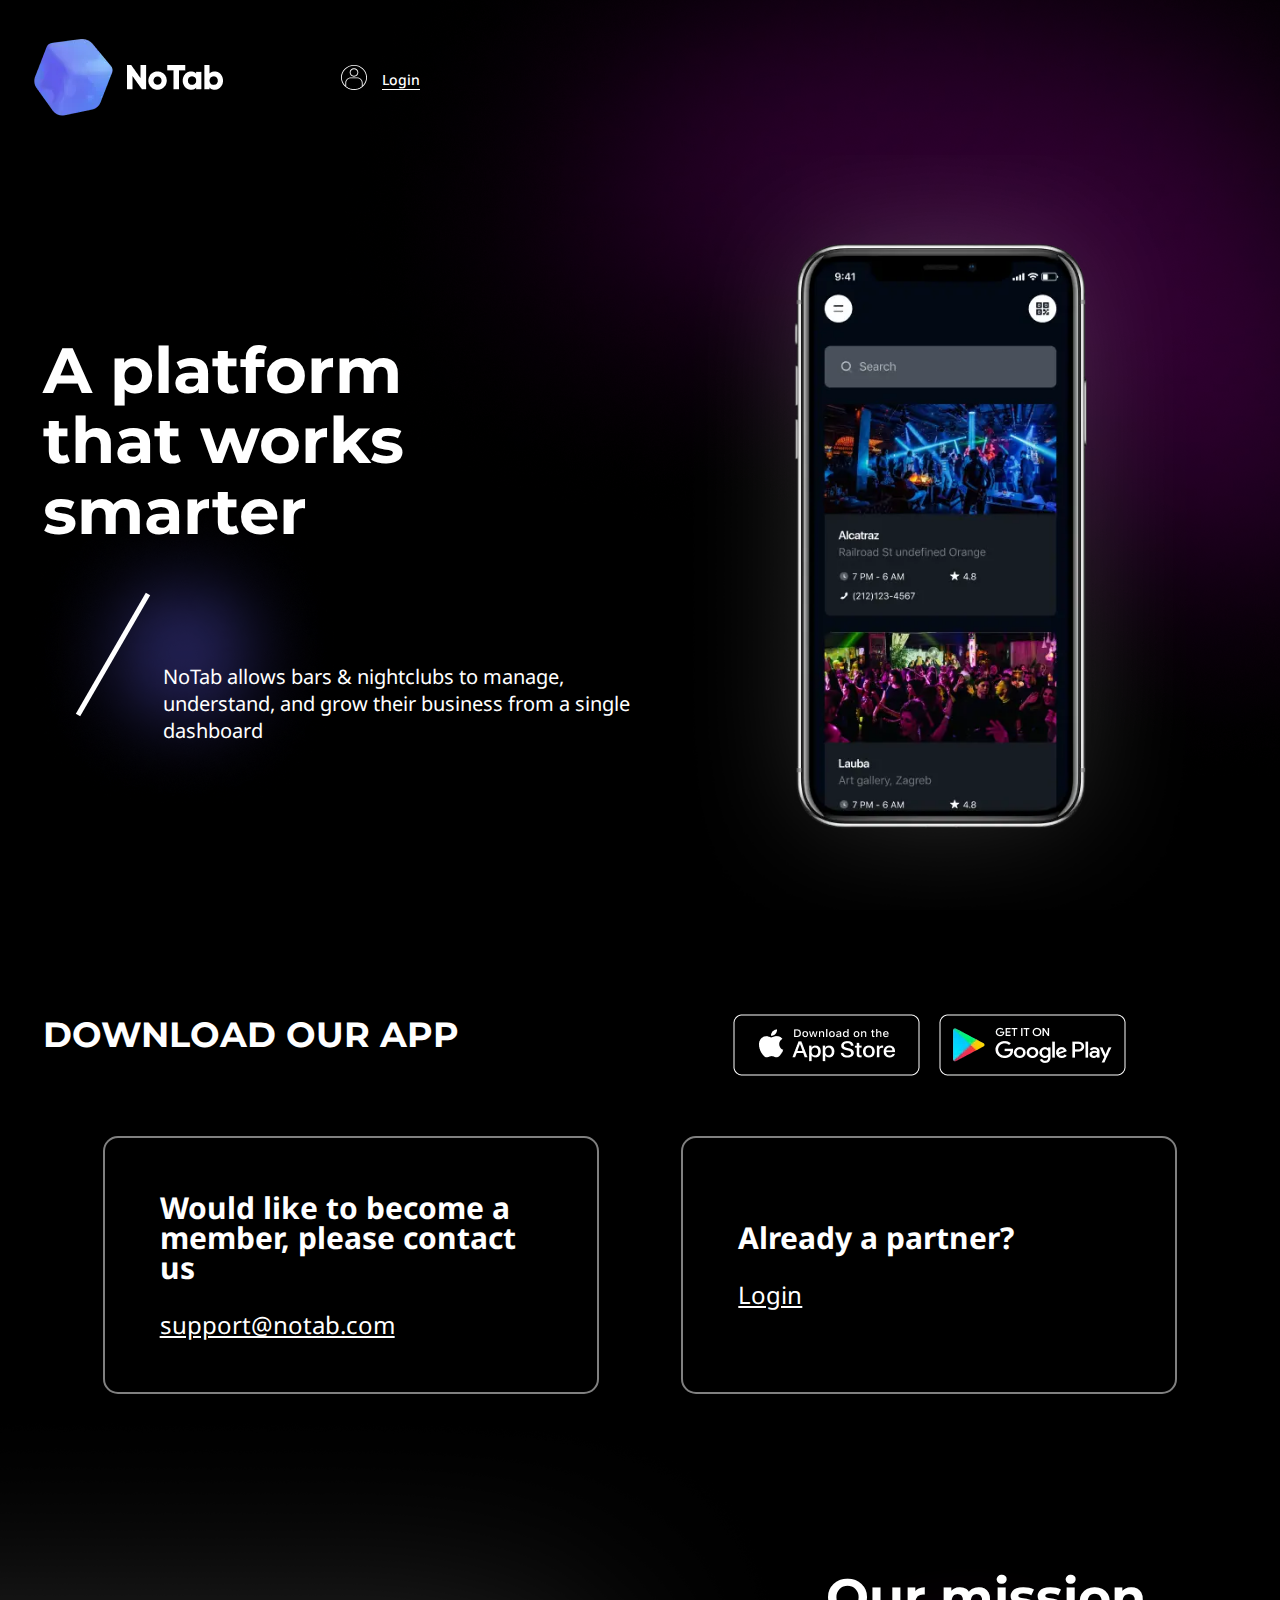
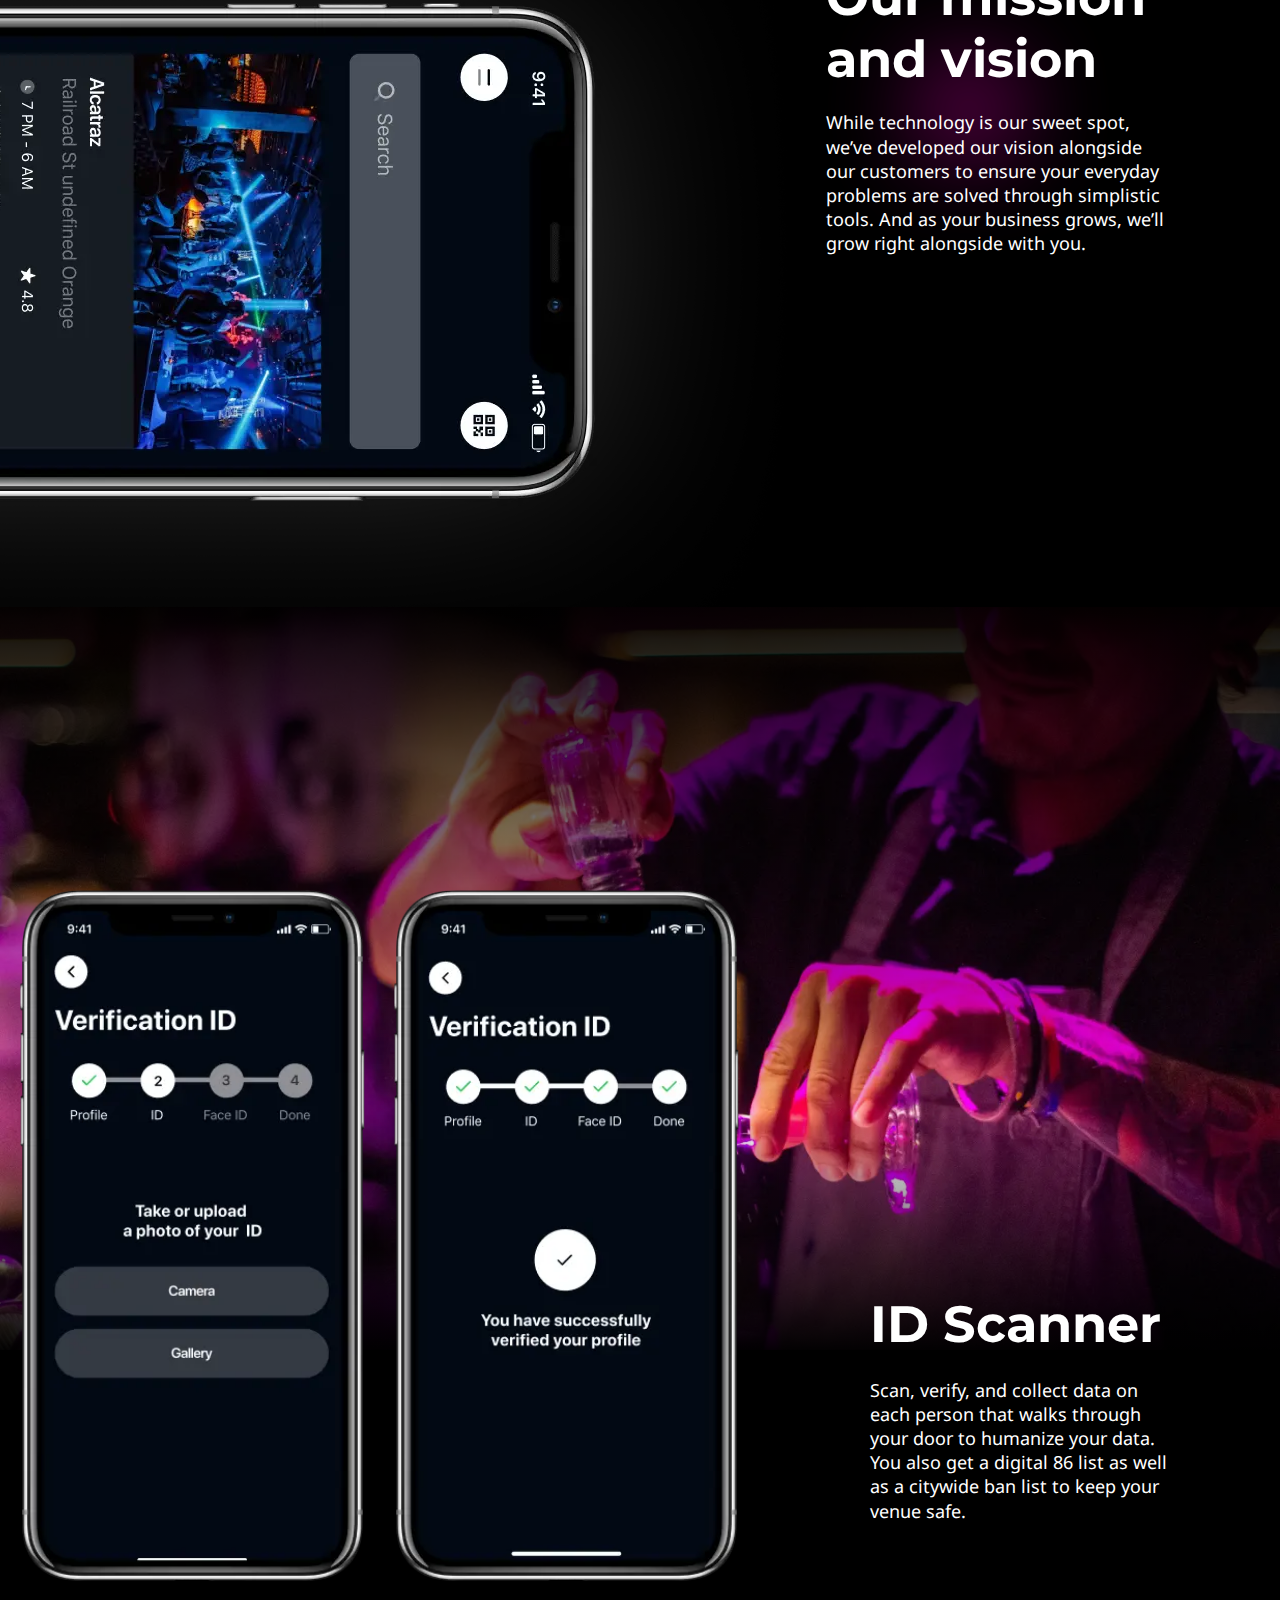
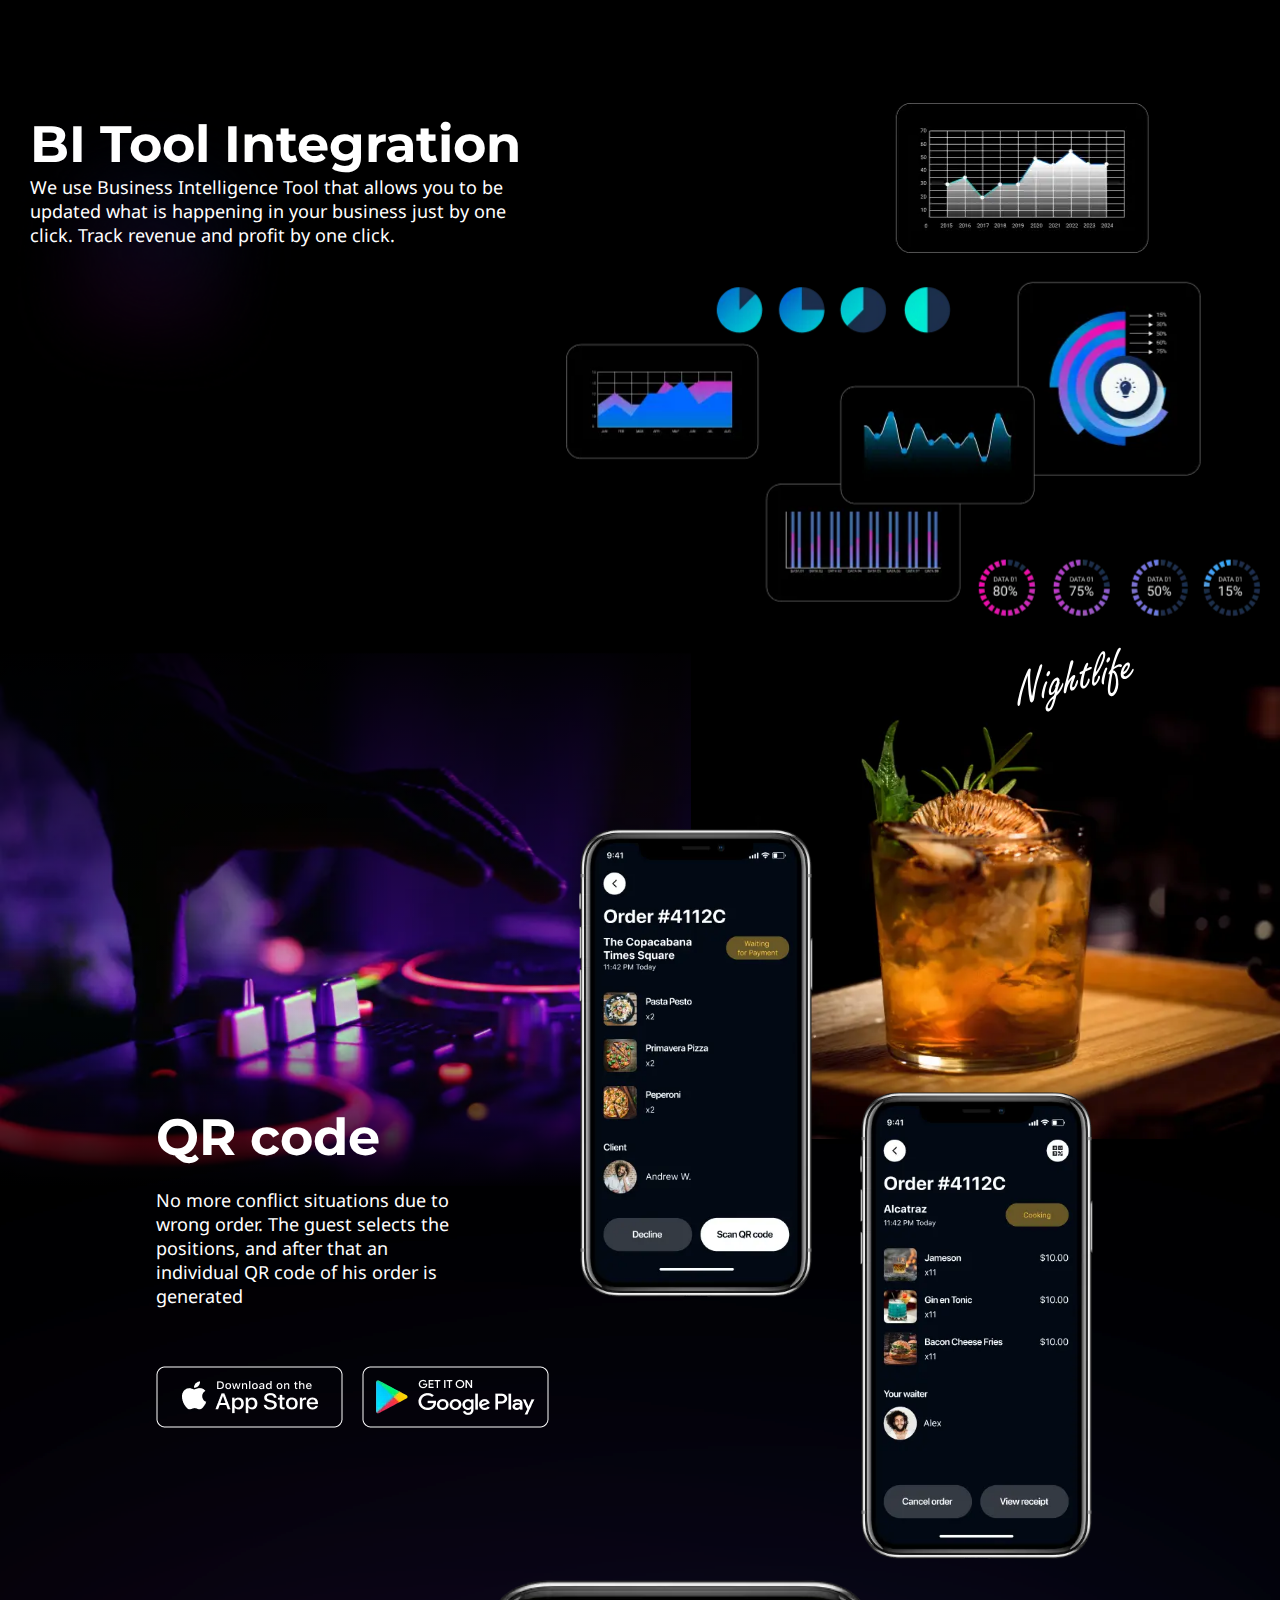
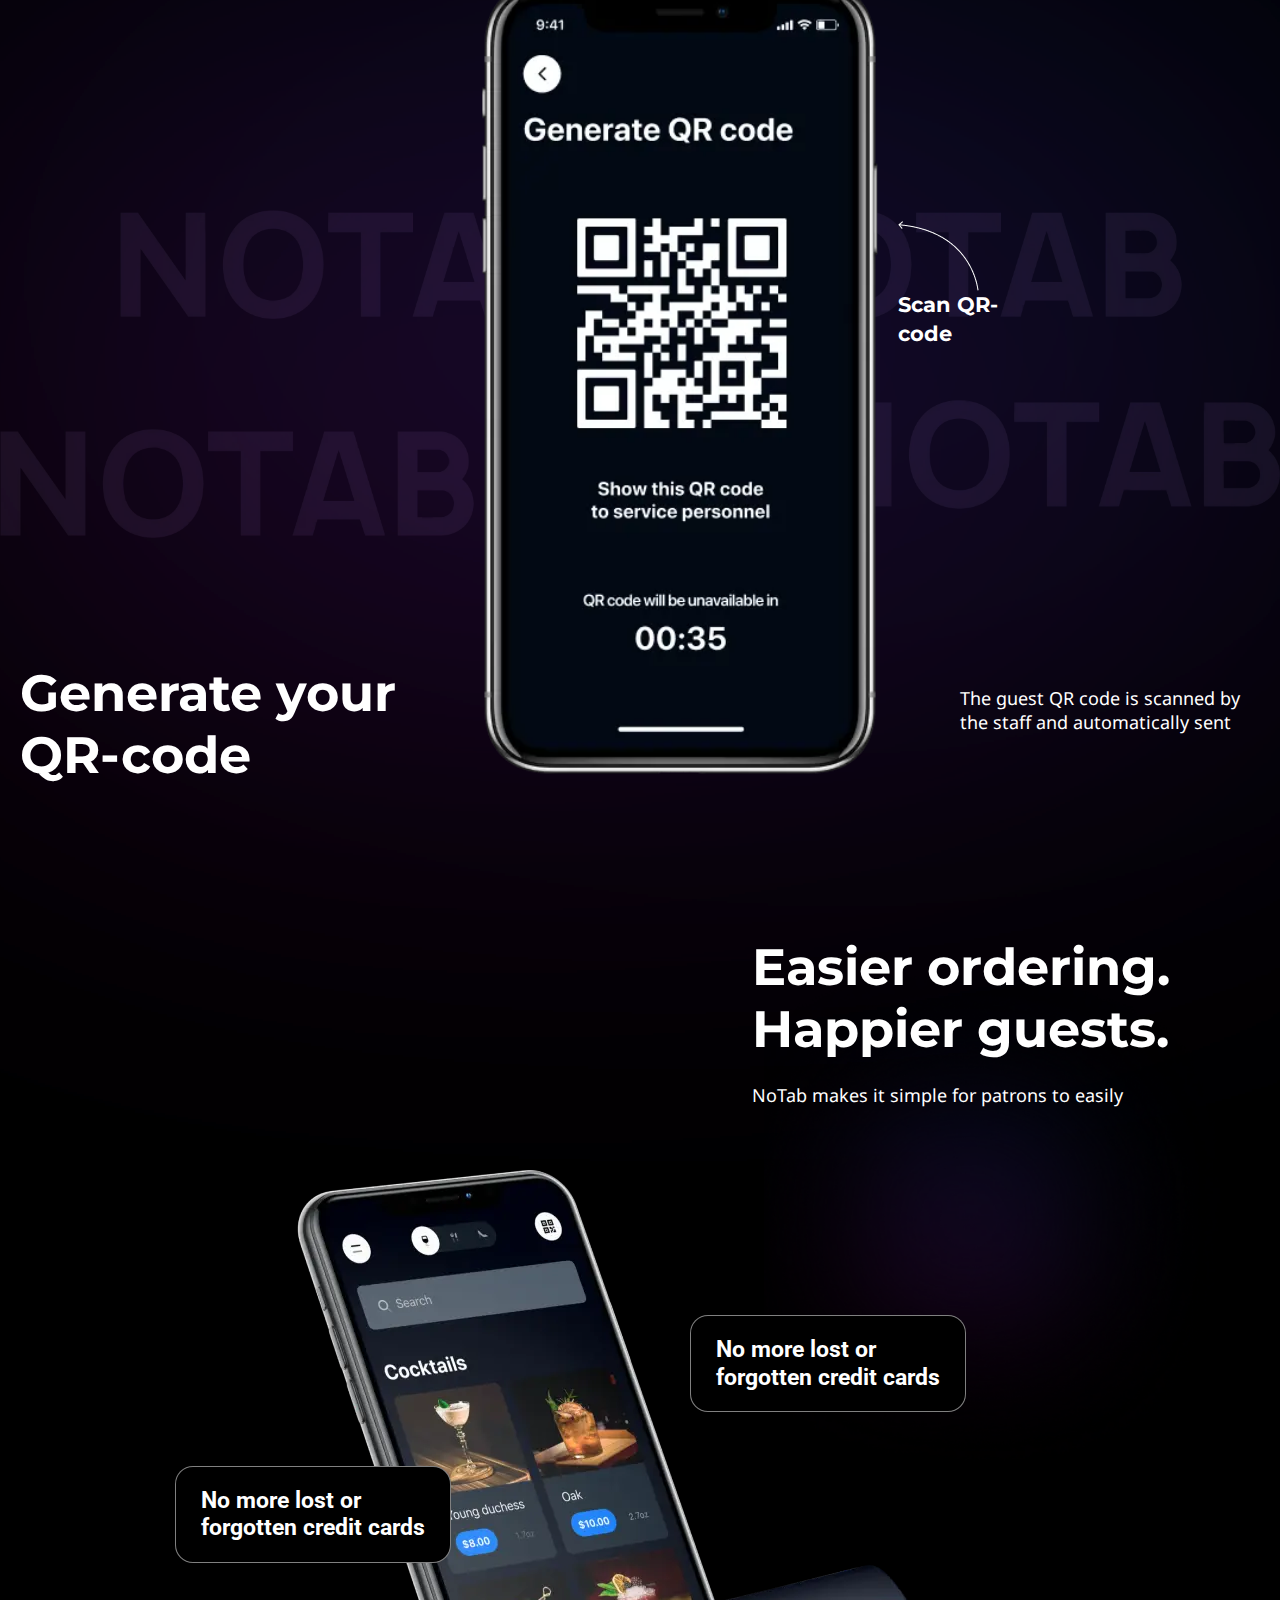
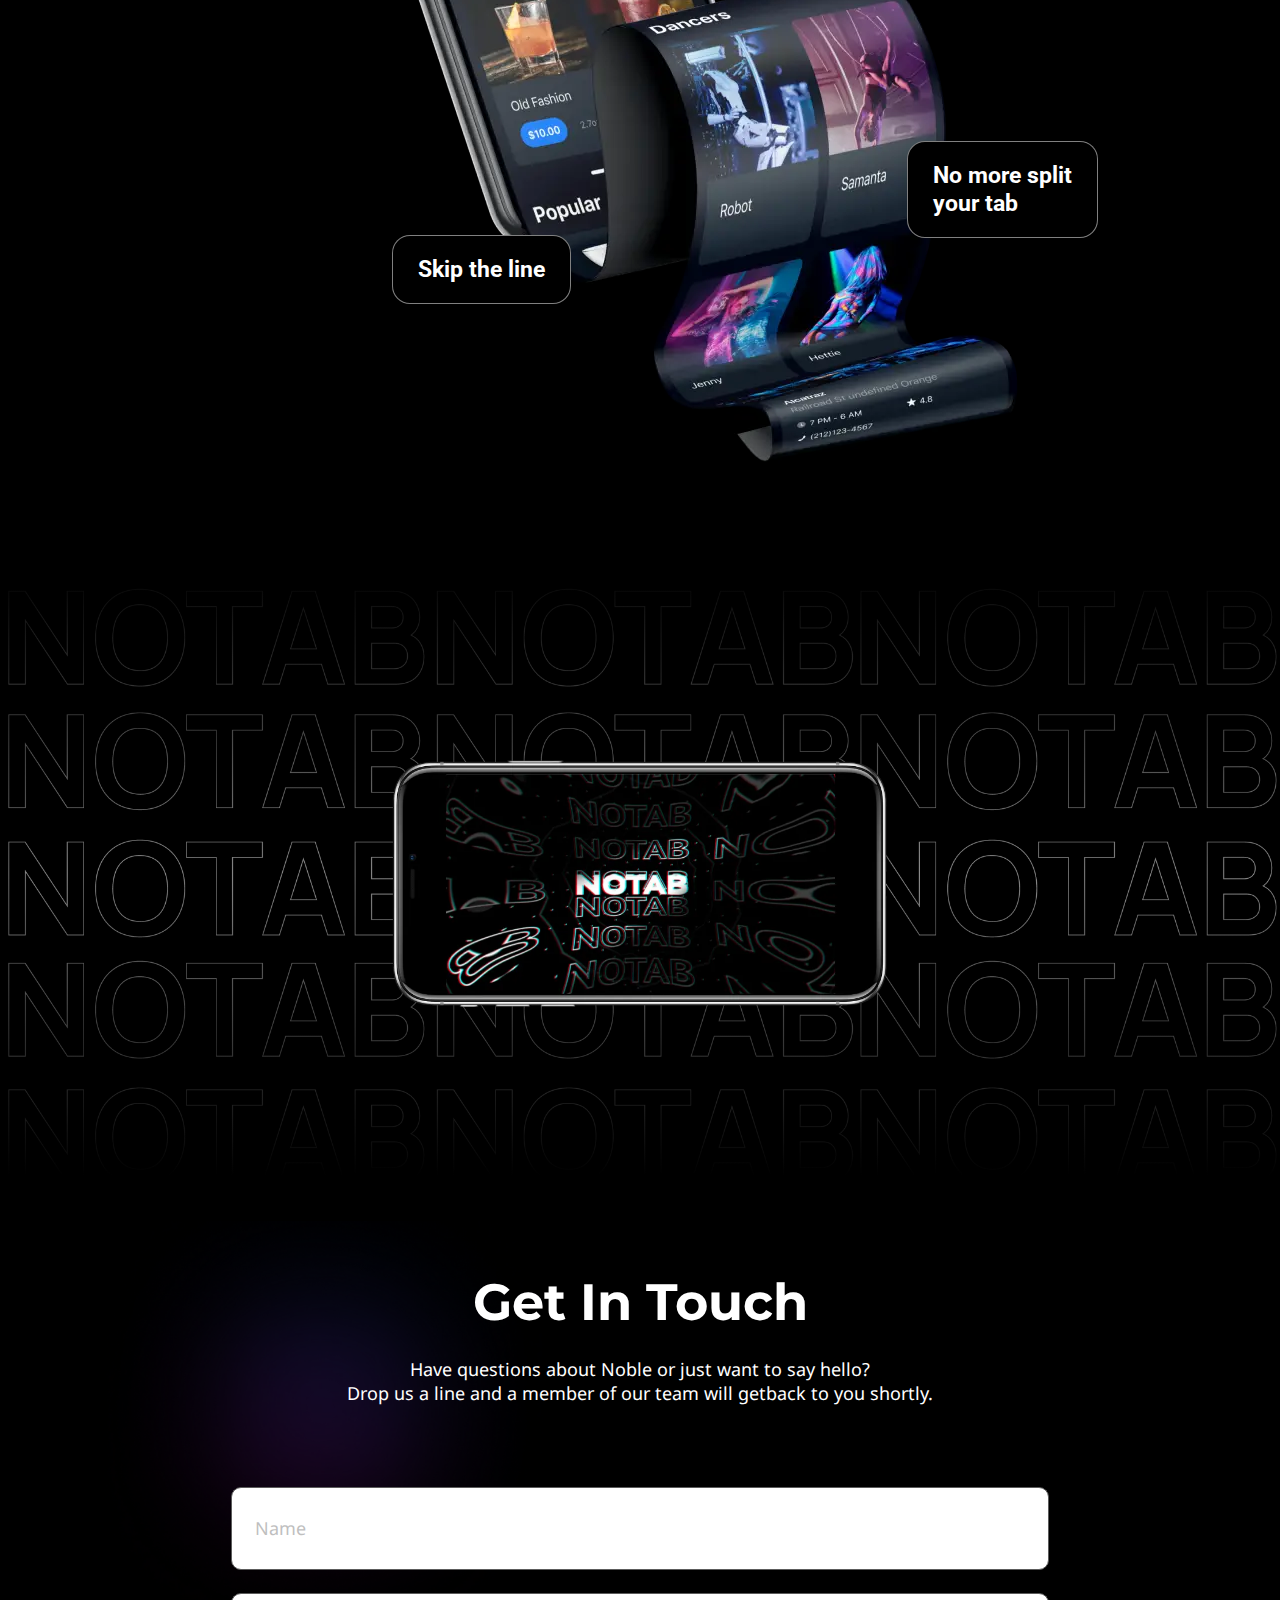
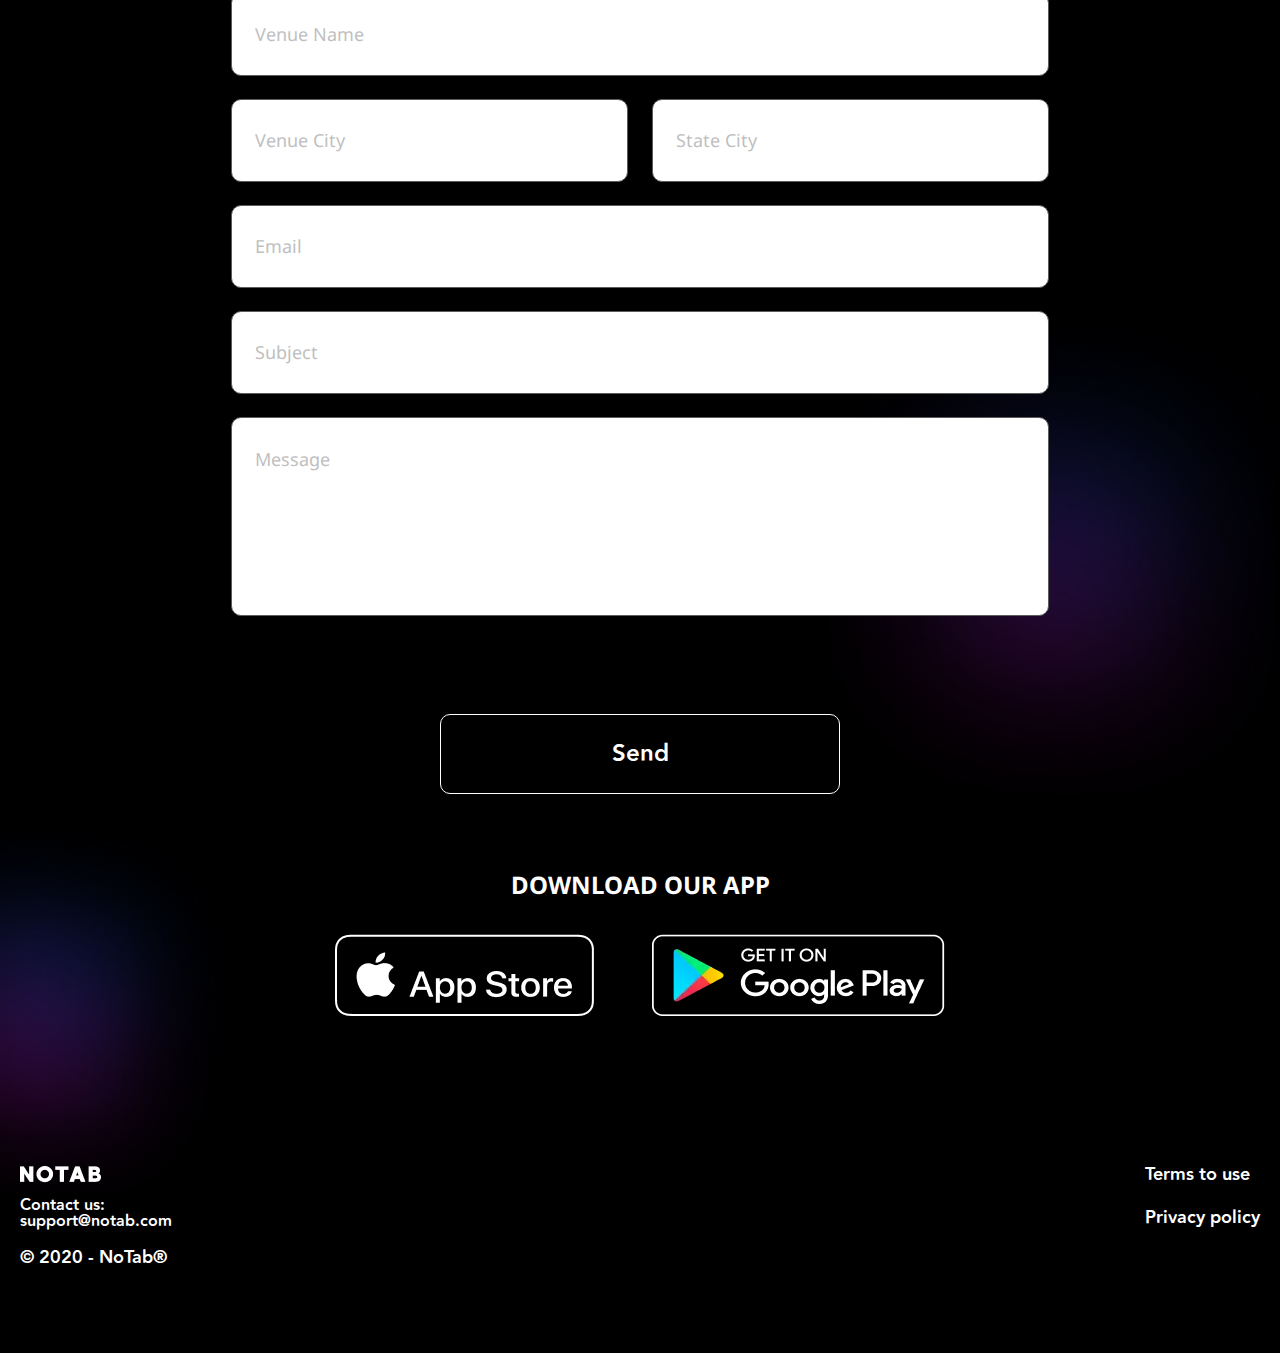
==== commit e76f3ecc: "minor fix" ====
--- a/index.html
+++ b/index.html
@@ -4,7 +4,7 @@
         <meta charset="UTF-8">
         <meta http-equiv="X-UA-Compatible" content="IE=edge">
         <meta name="viewport" content="width=device-width, initial-scale=1.0">
-        <link rel="stylesheet" href="css/style.css?_v=20220708113302">
+        <link rel="stylesheet" href="css/style.css">
         <title>Purrweb landing</title>
     </head>
 <body>
--- a/css/style.css
+++ b/css/style.css
@@ -1064,13 +1064,14 @@
 
 .footer__container {
   position: relative;
-  margin-bottom: 86px;
 }
 
 .footer__content {
   width: 100%;
   display: flex;
   justify-content: space-between;
+  padding-bottom: 86px;
+
 }
 
 .footer__contacts {
@@ -1107,10 +1108,10 @@
 
 .footer__shadow {
   position: absolute;
-  width: 50%;
-  top: -250%;
+  width: 35%;
+  top: -200%;
   left: -15%;
-  z-index: 1;
+  z-index: -1;
 }
 
 .footer__shadow img {
@@ -1131,6 +1132,7 @@
   font-family: Avenir Heavy;
   font-size: 18px;
   font-weight: 500;
+  margin-top: 25px;
 }
 
 @media (min-width: 901px) {
@@ -1704,18 +1706,15 @@
     text-align: center;
   }
 
-  .footer__container {
-    padding-bottom: 25px;
-  }
-
   .footer__terms {
     margin-bottom: 50px;
   }
+  
 
   .footer__shadow {
     position: absolute;
     width: 100%;
-    bottom: -20%;
+    bottom: 0%;
     top: 0;
     left: -30%;
     z-index: 1;
